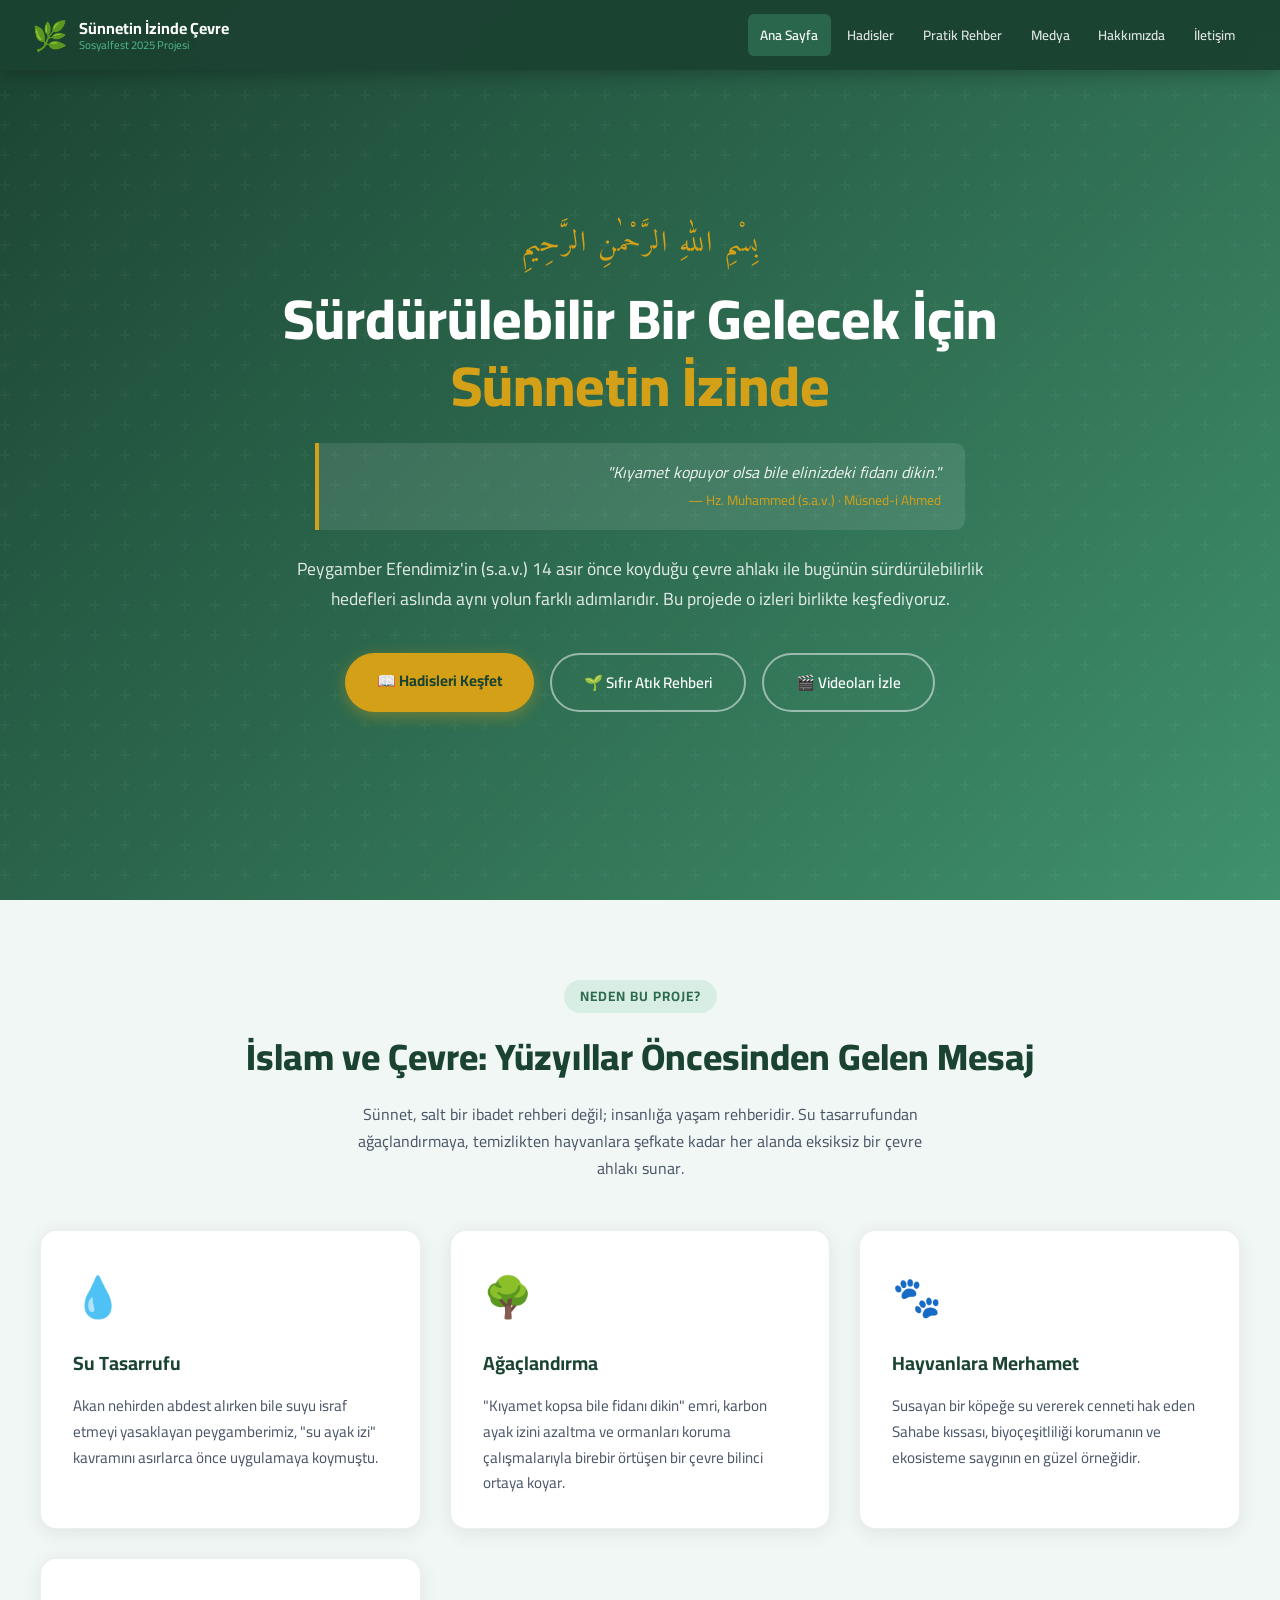
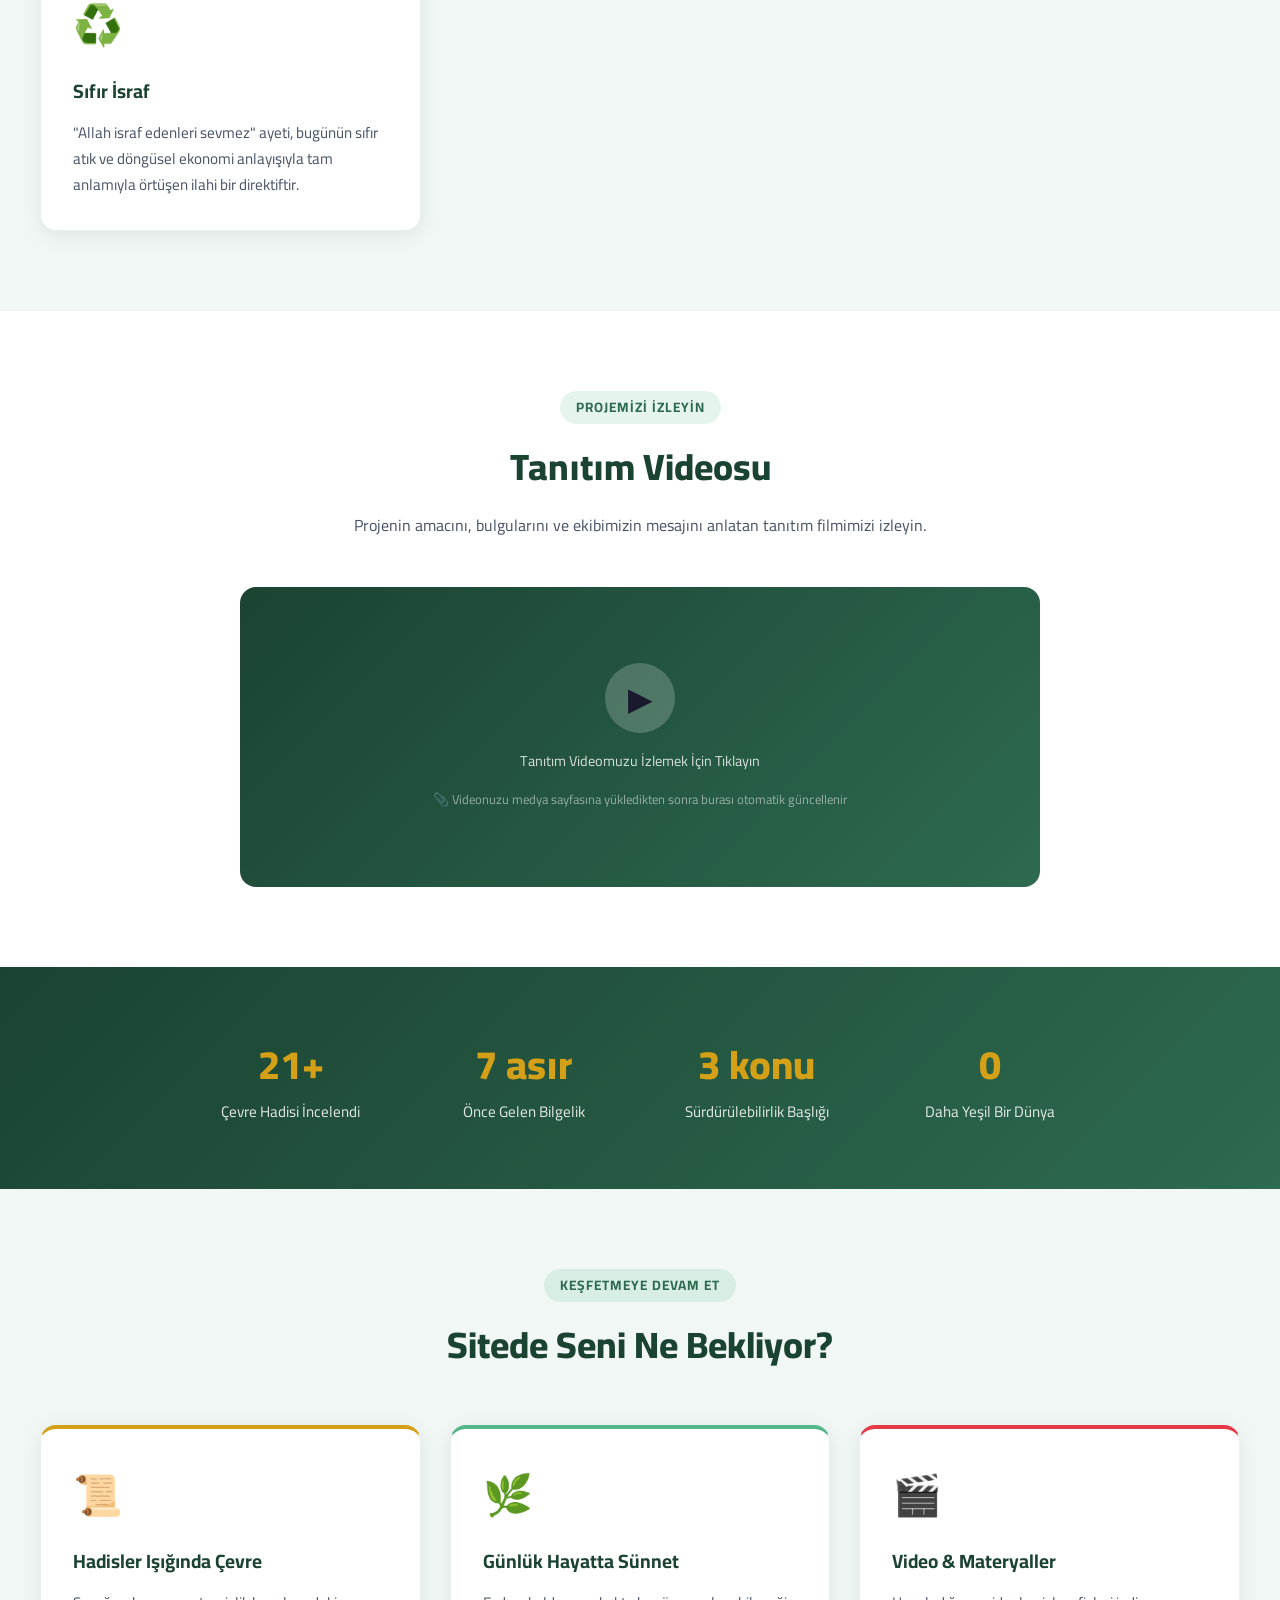
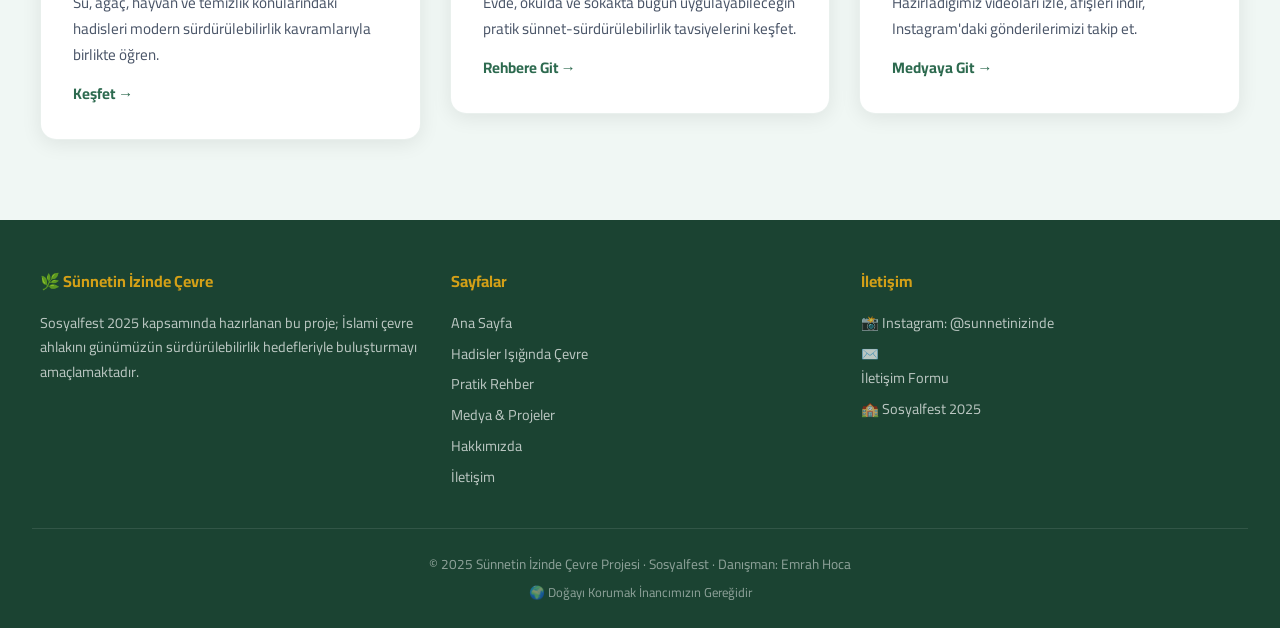
==== index.html @ d18773fd "İlk yayın: sunnetdoga.com.tr" ====
<!DOCTYPE html>
<html lang="tr">
<head>
  <meta charset="UTF-8">
  <meta name="viewport" content="width=device-width, initial-scale=1.0">
  <title>Sünnetin İzinde Çevre | Doğayı Korumak İnancımızın Gereğidir</title>
  <meta name="description" content="Peygamber Efendimiz'in çevre ahlakını günümüzün sürdürülebilirlik kavramıyla buluşturan proje.">
  <link rel="stylesheet" href="style.css">
  <link rel="icon" type="image/svg+xml" href="data:image/svg+xml,<svg xmlns='http://www.w3.org/2000/svg' viewBox='0 0 100 100'><text y='.9em' font-size='90'>🌿</text></svg>">
</head>
<body>

<!-- NAVİGASYON -->
<nav>
  <a href="index.html" class="nav-logo">
    <span class="logo-icon">🌿</span>
    <span>Sünnetin İzinde Çevre<small>Sosyalfest 2025 Projesi</small></span>
  </a>
  <ul class="nav-links" id="navLinks">
    <li><a href="index.html">Ana Sayfa</a></li>
    <li><a href="hadisler.html">Hadisler</a></li>
    <li><a href="pratik-rehber.html">Pratik Rehber</a></li>
    <li><a href="medya.html">Medya</a></li>
    <li><a href="hakkimizda.html">Hakkımızda</a></li>
    <li><a href="iletisim.html">İletişim</a></li>
  </ul>
  <div class="hamburger" id="hamburger">
    <span></span><span></span><span></span>
  </div>
</nav>

<!-- HERO -->
<section class="hero">
  <div class="hero-icerik">
    <div class="hero-besmele">بِسْمِ اللّٰهِ الرَّحْمٰنِ الرَّحِيمِ</div>
    <h1>Sürdürülebilir Bir Gelecek İçin<br><span>Sünnetin İzinde</span></h1>

    <div class="hero-alinti">
      <p>"Kıyamet kopuyor olsa bile elinizdeki fidanı dikin."</p>
      <small>— Hz. Muhammed (s.a.v.) · Müsned-i Ahmed</small>
    </div>

    <p class="hero-aciklama">
      Peygamber Efendimiz'in (s.a.v.) 14 asır önce koyduğu çevre ahlakı ile bugünün sürdürülebilirlik hedefleri aslında aynı yolun farklı adımlarıdır. Bu projede o izleri birlikte keşfediyoruz.
    </p>

    <div class="hero-butonlar">
      <a href="hadisler.html" class="btn-birincil">📖 Hadisleri Keşfet</a>
      <a href="pratik-rehber.html" class="btn-ikincil">🌱 Sıfır Atık Rehberi</a>
      <a href="medya.html" class="btn-ikincil">🎬 Videoları İzle</a>
    </div>
  </div>
</section>

<!-- PROJE ÖZETİ -->
<section class="arka-acik">
  <div class="konteyner">
    <div class="bolum-baslik">
      <span class="etiket">Neden Bu Proje?</span>
      <h2>İslam ve Çevre: Yüzyıllar Öncesinden Gelen Mesaj</h2>
      <p>Sünnet, salt bir ibadet rehberi değil; insanlığa yaşam rehberidir. Su tasarrufundan ağaçlandırmaya, temizlikten hayvanlara şefkate kadar her alanda eksiksiz bir çevre ahlakı sunar.</p>
    </div>

    <div class="kart-grid">
      <div class="kart">
        <span class="kart-ikon">💧</span>
        <h3>Su Tasarrufu</h3>
        <p>Akan nehirden abdest alırken bile suyu israf etmeyi yasaklayan peygamberimiz, "su ayak izi" kavramını asırlarca önce uygulamaya koymuştu.</p>
      </div>
      <div class="kart">
        <span class="kart-ikon">🌳</span>
        <h3>Ağaçlandırma</h3>
        <p>"Kıyamet kopsa bile fidanı dikin" emri, karbon ayak izini azaltma ve ormanları koruma çalışmalarıyla birebir örtüşen bir çevre bilinci ortaya koyar.</p>
      </div>
      <div class="kart">
        <span class="kart-ikon">🐾</span>
        <h3>Hayvanlara Merhamet</h3>
        <p>Susayan bir köpeğe su vererek cenneti hak eden Sahabe kıssası, biyoçeşitliliği korumanın ve ekosisteme saygının en güzel örneğidir.</p>
      </div>
      <div class="kart">
        <span class="kart-ikon">♻️</span>
        <h3>Sıfır İsraf</h3>
        <p>"Allah israf edenleri sevmez" ayeti, bugünün sıfır atık ve döngüsel ekonomi anlayışıyla tam anlamıyla örtüşen ilahi bir direktiftir.</p>
      </div>
    </div>
  </div>
</section>

<!-- TANITIM VİDEOSU -->
<section class="arka-beyaz">
  <div class="konteyner">
    <div class="bolum-baslik">
      <span class="etiket">Projemizi İzleyin</span>
      <h2>Tanıtım Videosu</h2>
      <p>Projenin amacını, bulgularını ve ekibimizin mesajını anlatan tanıtım filmimizi izleyin.</p>
    </div>

    <div style="max-width: 800px; margin: 0 auto;">
      <div class="video-placeholder" onclick="this.innerHTML='<p style=\'color:rgba(255,255,255,0.7)\'>Video yükleniyor... YouTube linkinizi medya sayfasına ekleyebilirsiniz.</p>'">
        <div class="oynat">▶</div>
        <p>Tanıtım Videomuzu İzlemek İçin Tıklayın</p>
        <small style="color:rgba(255,255,255,0.5); font-size:0.8rem;">📎 Videonuzu medya sayfasına yükledikten sonra burası otomatik güncellenir</small>
      </div>
    </div>
  </div>
</section>

<!-- İSTATİSTİKLER -->
<div class="istatistik-bolumu">
  <div class="istatistik-grid">
    <div class="istatistik-item">
      <h3><span class="sayac" data-hedef="40" data-suffix="+">0</span></h3>
      <p>Çevre Hadisi İncelendi</p>
    </div>
    <div class="istatistik-item">
      <h3><span class="sayac" data-hedef="14" data-suffix=" asır">0</span></h3>
      <p>Önce Gelen Bilgelik</p>
    </div>
    <div class="istatistik-item">
      <h3><span class="sayac" data-hedef="6" data-suffix=" konu">0</span></h3>
      <p>Sürdürülebilirlik Başlığı</p>
    </div>
    <div class="istatistik-item">
      <h3><span class="sayac" data-hedef="1" data-suffix=" hedef">0</span></h3>
      <p>Daha Yeşil Bir Dünya</p>
    </div>
  </div>
</div>

<!-- HIZLI YÖNLENDIRME -->
<section class="arka-acik">
  <div class="konteyner">
    <div class="bolum-baslik">
      <span class="etiket">Keşfetmeye Devam Et</span>
      <h2>Sitede Seni Ne Bekliyor?</h2>
    </div>

    <div class="kart-grid">
      <a href="hadisler.html" style="text-decoration:none;">
        <div class="kart" style="border-top: 4px solid var(--altin); cursor:pointer;">
          <span class="kart-ikon">📜</span>
          <h3>Hadisler Işığında Çevre</h3>
          <p>Su, ağaç, hayvan ve temizlik konularındaki hadisleri modern sürdürülebilirlik kavramlarıyla birlikte öğren.</p>
          <p style="color:var(--yesil); font-weight:700; margin-top:0.8rem;">Keşfet →</p>
        </div>
      </a>
      <a href="pratik-rehber.html" style="text-decoration:none;">
        <div class="kart" style="border-top: 4px solid var(--acik-yesil); cursor:pointer;">
          <span class="kart-ikon">🌿</span>
          <h3>Günlük Hayatta Sünnet</h3>
          <p>Evde, okulda ve sokakta bugün uygulayabileceğin pratik sünnet-sürdürülebilirlik tavsiyelerini keşfet.</p>
          <p style="color:var(--yesil); font-weight:700; margin-top:0.8rem;">Rehbere Git →</p>
        </div>
      </a>
      <a href="medya.html" style="text-decoration:none;">
        <div class="kart" style="border-top: 4px solid #e63946; cursor:pointer;">
          <span class="kart-ikon">🎬</span>
          <h3>Video & Materyaller</h3>
          <p>Hazırladığımız videoları izle, afişleri indir, Instagram'daki gönderilerimizi takip et.</p>
          <p style="color:var(--yesil); font-weight:700; margin-top:0.8rem;">Medyaya Git →</p>
        </div>
      </a>
    </div>
  </div>
</section>

<!-- FOOTER -->
<footer>
  <div class="footer-icerik">
    <div class="footer-bolum">
      <h4>🌿 Sünnetin İzinde Çevre</h4>
      <p>Sosyalfest 2025 kapsamında hazırlanan bu proje; İslami çevre ahlakını günümüzün sürdürülebilirlik hedefleriyle buluşturmayı amaçlamaktadır.</p>
    </div>
    <div class="footer-bolum">
      <h4>Sayfalar</h4>
      <a href="index.html">Ana Sayfa</a>
      <a href="hadisler.html">Hadisler Işığında Çevre</a>
      <a href="pratik-rehber.html">Pratik Rehber</a>
      <a href="medya.html">Medya & Projeler</a>
      <a href="hakkimizda.html">Hakkımızda</a>
      <a href="iletisim.html">İletişim</a>
    </div>
    <div class="footer-bolum">
      <h4>İletişim</h4>
      <p>📸 Instagram: @sunnetinizinde</p>
      <p>✉️ <a href="iletisim.html">İletişim Formu</a></p>
      <p>🏫 Sosyalfest 2025</p>
    </div>
  </div>
  <div class="footer-alt">
    <p>© 2025 Sünnetin İzinde Çevre Projesi · Sosyalfest · Danışman: Emrah Hoca</p>
    <p style="margin-top:0.4rem; font-size:0.8rem;">🌍 Doğayı Korumak İnancımızın Gereğidir</p>
  </div>
</footer>

<script src="script.js"></script>
</body>
</html>
---- style.css ----
/* ===== GENEL AYARLAR ===== */
@import url('https://fonts.googleapis.com/css2?family=Amiri:ital,wght@0,400;0,700;1,400&family=Cairo:wght@300;400;600;700;800&display=swap');

:root {
  --yesil: #2d6a4f;
  --acik-yesil: #52b788;
  --koyu-yesil: #1b4332;
  --altin: #d4a017;
  --krem: #fefae0;
  --beyaz: #ffffff;
  --koyu-metin: #1a1a2e;
  --gri-metin: #4a5568;
  --arka-acik: #f0f7f4;
}

* {
  margin: 0;
  padding: 0;
  box-sizing: border-box;
}

html {
  scroll-behavior: smooth;
}

body {
  font-family: 'Cairo', sans-serif;
  color: var(--koyu-metin);
  background: var(--beyaz);
  line-height: 1.7;
}

/* ===== NAVİGASYON ===== */
nav {
  position: fixed;
  top: 0;
  left: 0;
  right: 0;
  z-index: 1000;
  background: rgba(27, 67, 50, 0.97);
  backdrop-filter: blur(10px);
  padding: 0 2rem;
  display: flex;
  align-items: center;
  justify-content: space-between;
  height: 70px;
  box-shadow: 0 2px 20px rgba(0,0,0,0.3);
}

.nav-logo {
  display: flex;
  align-items: center;
  gap: 0.7rem;
  text-decoration: none;
}

.nav-logo .logo-icon {
  font-size: 1.8rem;
}

.nav-logo span {
  color: var(--beyaz);
  font-size: 1rem;
  font-weight: 700;
  line-height: 1.2;
}

.nav-logo span small {
  display: block;
  font-size: 0.7rem;
  color: var(--acik-yesil);
  font-weight: 400;
}

.nav-links {
  display: flex;
  list-style: none;
  gap: 0.2rem;
}

.nav-links a {
  color: rgba(255,255,255,0.85);
  text-decoration: none;
  padding: 0.5rem 0.8rem;
  border-radius: 6px;
  font-size: 0.85rem;
  font-weight: 600;
  transition: all 0.3s;
  white-space: nowrap;
}

.nav-links a:hover,
.nav-links a.aktif {
  color: var(--beyaz);
  background: rgba(82, 183, 136, 0.3);
}

.hamburger {
  display: none;
  flex-direction: column;
  cursor: pointer;
  gap: 5px;
}

.hamburger span {
  width: 25px;
  height: 2px;
  background: var(--beyaz);
  transition: 0.3s;
}

/* ===== HERO BÖLÜMÜ ===== */
.hero {
  min-height: 100vh;
  background: linear-gradient(135deg, var(--koyu-yesil) 0%, var(--yesil) 50%, #40916c 100%);
  display: flex;
  align-items: center;
  justify-content: center;
  text-align: center;
  padding: 6rem 2rem 4rem;
  position: relative;
  overflow: hidden;
}

.hero::before {
  content: '';
  position: absolute;
  top: 0; left: 0; right: 0; bottom: 0;
  background: url("data:image/svg+xml,%3Csvg width='60' height='60' viewBox='0 0 60 60' xmlns='http://www.w3.org/2000/svg'%3E%3Cg fill='none' fill-rule='evenodd'%3E%3Cg fill='%23ffffff' fill-opacity='0.03'%3E%3Cpath d='M36 34v-4h-2v4h-4v2h4v4h2v-4h4v-2h-4zm0-30V0h-2v4h-4v2h4v4h2V6h4V4h-4zM6 34v-4H4v4H0v2h4v4h2v-4h4v-2H6zM6 4V0H4v4H0v2h4v4h2V6h4V4H6z'/%3E%3C/g%3E%3C/g%3E%3C/svg%3E");
}

.hero-icerik {
  position: relative;
  z-index: 1;
  max-width: 900px;
}

.hero-besmele {
  font-family: 'Amiri', serif;
  font-size: 1.8rem;
  color: var(--altin);
  margin-bottom: 1rem;
  letter-spacing: 2px;
}

.hero h1 {
  font-size: clamp(2rem, 5vw, 3.5rem);
  color: var(--beyaz);
  font-weight: 800;
  line-height: 1.2;
  margin-bottom: 1rem;
}

.hero h1 span {
  color: var(--altin);
}

.hero-alinti {
  background: rgba(255,255,255,0.1);
  border-left: 4px solid var(--altin);
  padding: 1rem 1.5rem;
  border-radius: 0 10px 10px 0;
  margin: 1.5rem auto;
  max-width: 650px;
  text-align: right;
}

.hero-alinti p {
  color: rgba(255,255,255,0.9);
  font-size: 1rem;
  font-style: italic;
}

.hero-alinti small {
  color: var(--altin);
  font-size: 0.85rem;
}

.hero-aciklama {
  color: rgba(255,255,255,0.85);
  font-size: 1.1rem;
  margin-bottom: 2.5rem;
  max-width: 700px;
  margin-left: auto;
  margin-right: auto;
}

.hero-butonlar {
  display: flex;
  gap: 1rem;
  justify-content: center;
  flex-wrap: wrap;
}

.btn-birincil {
  background: var(--altin);
  color: var(--koyu-yesil);
  padding: 0.9rem 2rem;
  border-radius: 50px;
  text-decoration: none;
  font-weight: 700;
  font-size: 0.95rem;
  transition: all 0.3s;
  box-shadow: 0 4px 15px rgba(212, 160, 23, 0.4);
}

.btn-birincil:hover {
  transform: translateY(-3px);
  box-shadow: 0 8px 25px rgba(212, 160, 23, 0.5);
  background: #e8b420;
}

.btn-ikincil {
  background: transparent;
  color: var(--beyaz);
  padding: 0.9rem 2rem;
  border-radius: 50px;
  text-decoration: none;
  font-weight: 600;
  font-size: 0.95rem;
  border: 2px solid rgba(255,255,255,0.5);
  transition: all 0.3s;
}

.btn-ikincil:hover {
  background: rgba(255,255,255,0.15);
  border-color: var(--beyaz);
  transform: translateY(-3px);
}

/* ===== SAYFA BAŞLIKLARI ===== */
.sayfa-baslik {
  background: linear-gradient(135deg, var(--koyu-yesil) 0%, var(--yesil) 100%);
  padding: 7rem 2rem 3rem;
  text-align: center;
}

.sayfa-baslik h1 {
  color: var(--beyaz);
  font-size: clamp(1.8rem, 4vw, 2.8rem);
  font-weight: 800;
}

.sayfa-baslik p {
  color: rgba(255,255,255,0.8);
  font-size: 1.05rem;
  max-width: 600px;
  margin: 0.5rem auto 0;
}

/* ===== SECTION GENEL ===== */
section {
  padding: 5rem 2rem;
}

.konteyner {
  max-width: 1200px;
  margin: 0 auto;
}

.bolum-baslik {
  text-align: center;
  margin-bottom: 3rem;
}

.bolum-baslik .etiket {
  display: inline-block;
  background: rgba(82, 183, 136, 0.15);
  color: var(--yesil);
  padding: 0.3rem 1rem;
  border-radius: 50px;
  font-size: 0.85rem;
  font-weight: 700;
  letter-spacing: 1px;
  text-transform: uppercase;
  margin-bottom: 0.8rem;
}

.bolum-baslik h2 {
  font-size: clamp(1.6rem, 3.5vw, 2.3rem);
  color: var(--koyu-yesil);
  font-weight: 800;
  margin-bottom: 0.8rem;
}

.bolum-baslik p {
  color: var(--gri-metin);
  font-size: 1rem;
  max-width: 600px;
  margin: 0 auto;
}

/* ===== KART SİSTEMİ ===== */
.kart-grid {
  display: grid;
  grid-template-columns: repeat(auto-fit, minmax(280px, 1fr));
  gap: 1.8rem;
}

.kart {
  background: var(--beyaz);
  border-radius: 16px;
  padding: 2rem;
  box-shadow: 0 4px 20px rgba(0,0,0,0.08);
  border: 1px solid rgba(45, 106, 79, 0.1);
  transition: all 0.3s;
}

.kart:hover {
  transform: translateY(-5px);
  box-shadow: 0 12px 35px rgba(45, 106, 79, 0.15);
  border-color: var(--acik-yesil);
}

.kart-ikon {
  font-size: 2.5rem;
  margin-bottom: 1rem;
  display: block;
}

.kart h3 {
  font-size: 1.2rem;
  color: var(--koyu-yesil);
  font-weight: 700;
  margin-bottom: 0.8rem;
}

.kart p {
  color: var(--gri-metin);
  font-size: 0.95rem;
  line-height: 1.7;
}

/* ===== HADİS KARTLARI ===== */
.hadis-kart {
  background: linear-gradient(135deg, var(--koyu-yesil), var(--yesil));
  color: var(--beyaz);
  border-radius: 16px;
  padding: 2rem;
  margin-bottom: 2rem;
  position: relative;
  overflow: hidden;
}

.hadis-kart::before {
  content: '"';
  position: absolute;
  top: -20px;
  right: 20px;
  font-size: 10rem;
  color: rgba(255,255,255,0.05);
  font-family: 'Amiri', serif;
  line-height: 1;
}

.hadis-metin {
  font-family: 'Amiri', serif;
  font-size: 1.3rem;
  text-align: right;
  line-height: 1.8;
  margin-bottom: 0.5rem;
  color: var(--altin);
}

.hadis-kaynak {
  font-size: 0.8rem;
  color: rgba(255,255,255,0.7);
  text-align: right;
  margin-bottom: 1.2rem;
  border-bottom: 1px solid rgba(255,255,255,0.2);
  padding-bottom: 1rem;
}

.hadis-aciklama {
  font-size: 0.95rem;
  color: rgba(255,255,255,0.9);
  line-height: 1.8;
}

.hadis-baglanti {
  margin-top: 1rem;
  padding-top: 1rem;
  border-top: 1px solid rgba(255,255,255,0.2);
}

.hadis-baglanti h4 {
  color: var(--altin);
  font-size: 0.9rem;
  margin-bottom: 0.5rem;
}

.hadis-baglanti ul {
  list-style: none;
  padding: 0;
}

.hadis-baglanti ul li::before {
  content: '🌿 ';
}

.hadis-baglanti ul li {
  font-size: 0.88rem;
  color: rgba(255,255,255,0.85);
  margin-bottom: 0.3rem;
}

/* ===== İSTATİSTİK BÖLÜMÜ ===== */
.istatistik-bolumu {
  background: linear-gradient(135deg, var(--koyu-yesil), var(--yesil));
  padding: 4rem 2rem;
  text-align: center;
}

.istatistik-grid {
  display: grid;
  grid-template-columns: repeat(auto-fit, minmax(200px, 1fr));
  gap: 2rem;
  max-width: 900px;
  margin: 0 auto;
}

.istatistik-item h3 {
  font-size: 2.5rem;
  color: var(--altin);
  font-weight: 800;
}

.istatistik-item p {
  color: rgba(255,255,255,0.85);
  font-size: 0.95rem;
}

/* ===== GÖREV KARTLARI ===== */
.gorev-kart {
  background: var(--beyaz);
  border-radius: 16px;
  padding: 1.8rem;
  border-left: 5px solid var(--altin);
  box-shadow: 0 4px 20px rgba(0,0,0,0.07);
  transition: all 0.3s;
  cursor: pointer;
}

.gorev-kart:hover {
  transform: translateX(5px);
  box-shadow: 0 8px 30px rgba(0,0,0,0.12);
}

.gorev-kart .hafta {
  font-size: 0.8rem;
  font-weight: 700;
  color: var(--altin);
  text-transform: uppercase;
  letter-spacing: 1px;
  margin-bottom: 0.5rem;
}

.gorev-kart h3 {
  font-size: 1.1rem;
  color: var(--koyu-yesil);
  margin-bottom: 0.5rem;
}

.gorev-kart p {
  font-size: 0.9rem;
  color: var(--gri-metin);
}

.gorev-kart .badge {
  display: inline-block;
  background: rgba(45, 106, 79, 0.1);
  color: var(--yesil);
  padding: 0.2rem 0.7rem;
  border-radius: 50px;
  font-size: 0.75rem;
  font-weight: 700;
  margin-top: 0.8rem;
}

/* ===== EKİP KARTLARI ===== */
.ekip-grid {
  display: grid;
  grid-template-columns: repeat(auto-fit, minmax(220px, 1fr));
  gap: 2rem;
}

.ekip-kart {
  background: var(--beyaz);
  border-radius: 20px;
  padding: 2rem;
  text-align: center;
  box-shadow: 0 4px 20px rgba(0,0,0,0.08);
  border: 2px solid transparent;
  transition: all 0.3s;
}

.ekip-kart:hover {
  border-color: var(--acik-yesil);
  transform: translateY(-5px);
}

.ekip-avatar {
  width: 90px;
  height: 90px;
  border-radius: 50%;
  background: linear-gradient(135deg, var(--yesil), var(--acik-yesil));
  margin: 0 auto 1rem;
  display: flex;
  align-items: center;
  justify-content: center;
  font-size: 2.2rem;
}

.ekip-kart h3 {
  font-size: 1.1rem;
  color: var(--koyu-yesil);
  font-weight: 700;
}

.ekip-kart .rol {
  color: var(--altin);
  font-size: 0.85rem;
  font-weight: 600;
  margin: 0.3rem 0;
}

.ekip-kart p {
  font-size: 0.85rem;
  color: var(--gri-metin);
  margin-top: 0.5rem;
}

/* ===== İLETİŞİM FORMU ===== */
.form-alani {
  background: var(--beyaz);
  border-radius: 20px;
  padding: 3rem;
  box-shadow: 0 10px 40px rgba(0,0,0,0.1);
  max-width: 650px;
  margin: 0 auto;
}

.form-grup {
  margin-bottom: 1.5rem;
}

.form-grup label {
  display: block;
  font-weight: 600;
  color: var(--koyu-yesil);
  margin-bottom: 0.5rem;
  font-size: 0.9rem;
}

.form-grup input,
.form-grup textarea,
.form-grup select {
  width: 100%;
  padding: 0.9rem 1.2rem;
  border: 2px solid #e2e8f0;
  border-radius: 10px;
  font-size: 0.95rem;
  font-family: 'Cairo', sans-serif;
  transition: border-color 0.3s;
  background: var(--arka-acik);
  color: var(--koyu-metin);
}

.form-grup input:focus,
.form-grup textarea:focus,
.form-grup select:focus {
  outline: none;
  border-color: var(--acik-yesil);
  background: var(--beyaz);
}

.form-grup textarea {
  resize: vertical;
  min-height: 130px;
}

.form-gonder-btn {
  width: 100%;
  background: linear-gradient(135deg, var(--yesil), var(--acik-yesil));
  color: var(--beyaz);
  padding: 1rem;
  border: none;
  border-radius: 50px;
  font-size: 1rem;
  font-weight: 700;
  font-family: 'Cairo', sans-serif;
  cursor: pointer;
  transition: all 0.3s;
}

.form-gonder-btn:hover {
  transform: translateY(-2px);
  box-shadow: 0 8px 25px rgba(45, 106, 79, 0.4);
}

/* ===== VİDEO ALANI ===== */
.video-wrapper {
  position: relative;
  padding-bottom: 56.25%;
  height: 0;
  border-radius: 16px;
  overflow: hidden;
  box-shadow: 0 10px 40px rgba(0,0,0,0.2);
}

.video-wrapper iframe {
  position: absolute;
  top: 0;
  left: 0;
  width: 100%;
  height: 100%;
}

.video-placeholder {
  background: linear-gradient(135deg, var(--koyu-yesil), var(--yesil));
  display: flex;
  align-items: center;
  justify-content: center;
  flex-direction: column;
  gap: 1rem;
  cursor: pointer;
  min-height: 300px;
  border-radius: 16px;
}

.video-placeholder .oynat {
  width: 70px;
  height: 70px;
  background: rgba(255,255,255,0.2);
  border-radius: 50%;
  display: flex;
  align-items: center;
  justify-content: center;
  font-size: 2rem;
  transition: all 0.3s;
}

.video-placeholder:hover .oynat {
  background: var(--altin);
  transform: scale(1.1);
}

.video-placeholder p {
  color: rgba(255,255,255,0.8);
  font-size: 0.9rem;
}

/* ===== ALINTI KUTUSU ===== */
.alinti-kutu {
  background: var(--arka-acik);
  border-left: 4px solid var(--altin);
  padding: 1.5rem 2rem;
  border-radius: 0 12px 12px 0;
  margin: 1.5rem 0;
}

.alinti-kutu .arapca {
  font-family: 'Amiri', serif;
  font-size: 1.5rem;
  color: var(--yesil);
  text-align: right;
  margin-bottom: 0.5rem;
  line-height: 2;
}

.alinti-kutu .turkce {
  font-style: italic;
  color: var(--gri-metin);
}

.alinti-kutu .kaynak {
  font-size: 0.8rem;
  color: var(--altin);
  font-weight: 700;
  margin-top: 0.5rem;
}

/* ===== SOSYAL MEDYA ===== */
.sosyal-medya {
  display: flex;
  gap: 1rem;
  justify-content: center;
  flex-wrap: wrap;
  margin-top: 2rem;
}

.sosyal-btn {
  display: flex;
  align-items: center;
  gap: 0.5rem;
  padding: 0.7rem 1.5rem;
  border-radius: 50px;
  text-decoration: none;
  font-weight: 600;
  font-size: 0.9rem;
  transition: all 0.3s;
}

.sosyal-btn.instagram {
  background: linear-gradient(135deg, #833ab4, #fd1d1d, #fcb045);
  color: var(--beyaz);
}

.sosyal-btn.youtube {
  background: #ff0000;
  color: var(--beyaz);
}

.sosyal-btn.twitter {
  background: #1da1f2;
  color: var(--beyaz);
}

.sosyal-btn:hover {
  transform: translateY(-3px);
  box-shadow: 0 6px 20px rgba(0,0,0,0.2);
}

/* ===== FOOTER ===== */
footer {
  background: var(--koyu-yesil);
  color: rgba(255,255,255,0.8);
  padding: 3rem 2rem 1.5rem;
}

.footer-icerik {
  max-width: 1200px;
  margin: 0 auto;
  display: grid;
  grid-template-columns: repeat(auto-fit, minmax(220px, 1fr));
  gap: 2rem;
  margin-bottom: 2rem;
}

.footer-bolum h4 {
  color: var(--altin);
  font-size: 1rem;
  font-weight: 700;
  margin-bottom: 1rem;
}

.footer-bolum p,
.footer-bolum a {
  font-size: 0.9rem;
  color: rgba(255,255,255,0.7);
  text-decoration: none;
  display: block;
  margin-bottom: 0.4rem;
  transition: color 0.2s;
}

.footer-bolum a:hover {
  color: var(--acik-yesil);
}

.footer-alt {
  border-top: 1px solid rgba(255,255,255,0.1);
  padding-top: 1.5rem;
  text-align: center;
  font-size: 0.85rem;
  color: rgba(255,255,255,0.5);
}

/* ===== AÇIK YEŞİL ARKA PLAN ===== */
.arka-acik {
  background: var(--arka-acik);
}

.arka-beyaz {
  background: var(--beyaz);
}

/* ===== RESPONSİF ===== */
@media (max-width: 768px) {
  .nav-links {
    display: none;
    position: absolute;
    top: 70px;
    left: 0;
    right: 0;
    background: var(--koyu-yesil);
    flex-direction: column;
    padding: 1rem;
    gap: 0;
  }

  .nav-links.acik {
    display: flex;
  }

  .nav-links a {
    padding: 0.8rem 1rem;
    border-radius: 8px;
  }

  .hamburger {
    display: flex;
  }

  section {
    padding: 3rem 1.2rem;
  }

  .hero {
    padding: 5rem 1.2rem 3rem;
  }

  .hero-butonlar {
    flex-direction: column;
    align-items: center;
  }

  .form-alani {
    padding: 2rem 1.2rem;
  }
}

/* ===== ANİMASYONLAR ===== */
@keyframes fade-up {
  from {
    opacity: 0;
    transform: translateY(30px);
  }
  to {
    opacity: 1;
    transform: translateY(0);
  }
}

.fade-up {
  animation: fade-up 0.6s ease forwards;
}

.gecikme-1 { animation-delay: 0.1s; }
.gecikme-2 { animation-delay: 0.2s; }
.gecikme-3 { animation-delay: 0.3s; }
.gecikme-4 { animation-delay: 0.4s; }

/* ===== PROGRESS BAR ===== */
.ilerleme-cubugu {
  position: fixed;
  top: 0;
  left: 0;
  height: 3px;
  background: var(--altin);
  z-index: 9999;
  transition: width 0.1s;
}

/* ===== MESAJ KUTUSU ===== */
.mesaj-kutu {
  display: none;
  background: #d4edda;
  color: #155724;
  border: 1px solid #c3e6cb;
  border-radius: 10px;
  padding: 1rem 1.5rem;
  margin-top: 1rem;
  font-weight: 600;
  text-align: center;
}

.mesaj-kutu.goster {
  display: block;
  animation: fade-up 0.3s ease;
}

/* ===== İNDİRME KARTLARI ===== */
.indirme-kart {
  display: flex;
  align-items: center;
  gap: 1.5rem;
  background: var(--beyaz);
  border-radius: 14px;
  padding: 1.5rem;
  box-shadow: 0 4px 20px rgba(0,0,0,0.07);
  transition: all 0.3s;
  border: 1px solid rgba(45,106,79,0.1);
}

.indirme-kart:hover {
  transform: translateY(-3px);
  box-shadow: 0 10px 30px rgba(45,106,79,0.15);
}

.indirme-kart .dosya-ikon {
  font-size: 2.5rem;
  min-width: 60px;
  text-align: center;
}

.indirme-kart .dosya-bilgi h3 {
  font-size: 1rem;
  color: var(--koyu-yesil);
  font-weight: 700;
}

.indirme-kart .dosya-bilgi p {
  font-size: 0.85rem;
  color: var(--gri-metin);
  margin-top: 0.2rem;
}

.indirme-kart .indir-btn {
  margin-left: auto;
  background: var(--yesil);
  color: var(--beyaz);
  padding: 0.6rem 1.2rem;
  border-radius: 50px;
  text-decoration: none;
  font-size: 0.85rem;
  font-weight: 700;
  white-space: nowrap;
  transition: all 0.3s;
}

.indirme-kart .indir-btn:hover {
  background: var(--koyu-yesil);
}
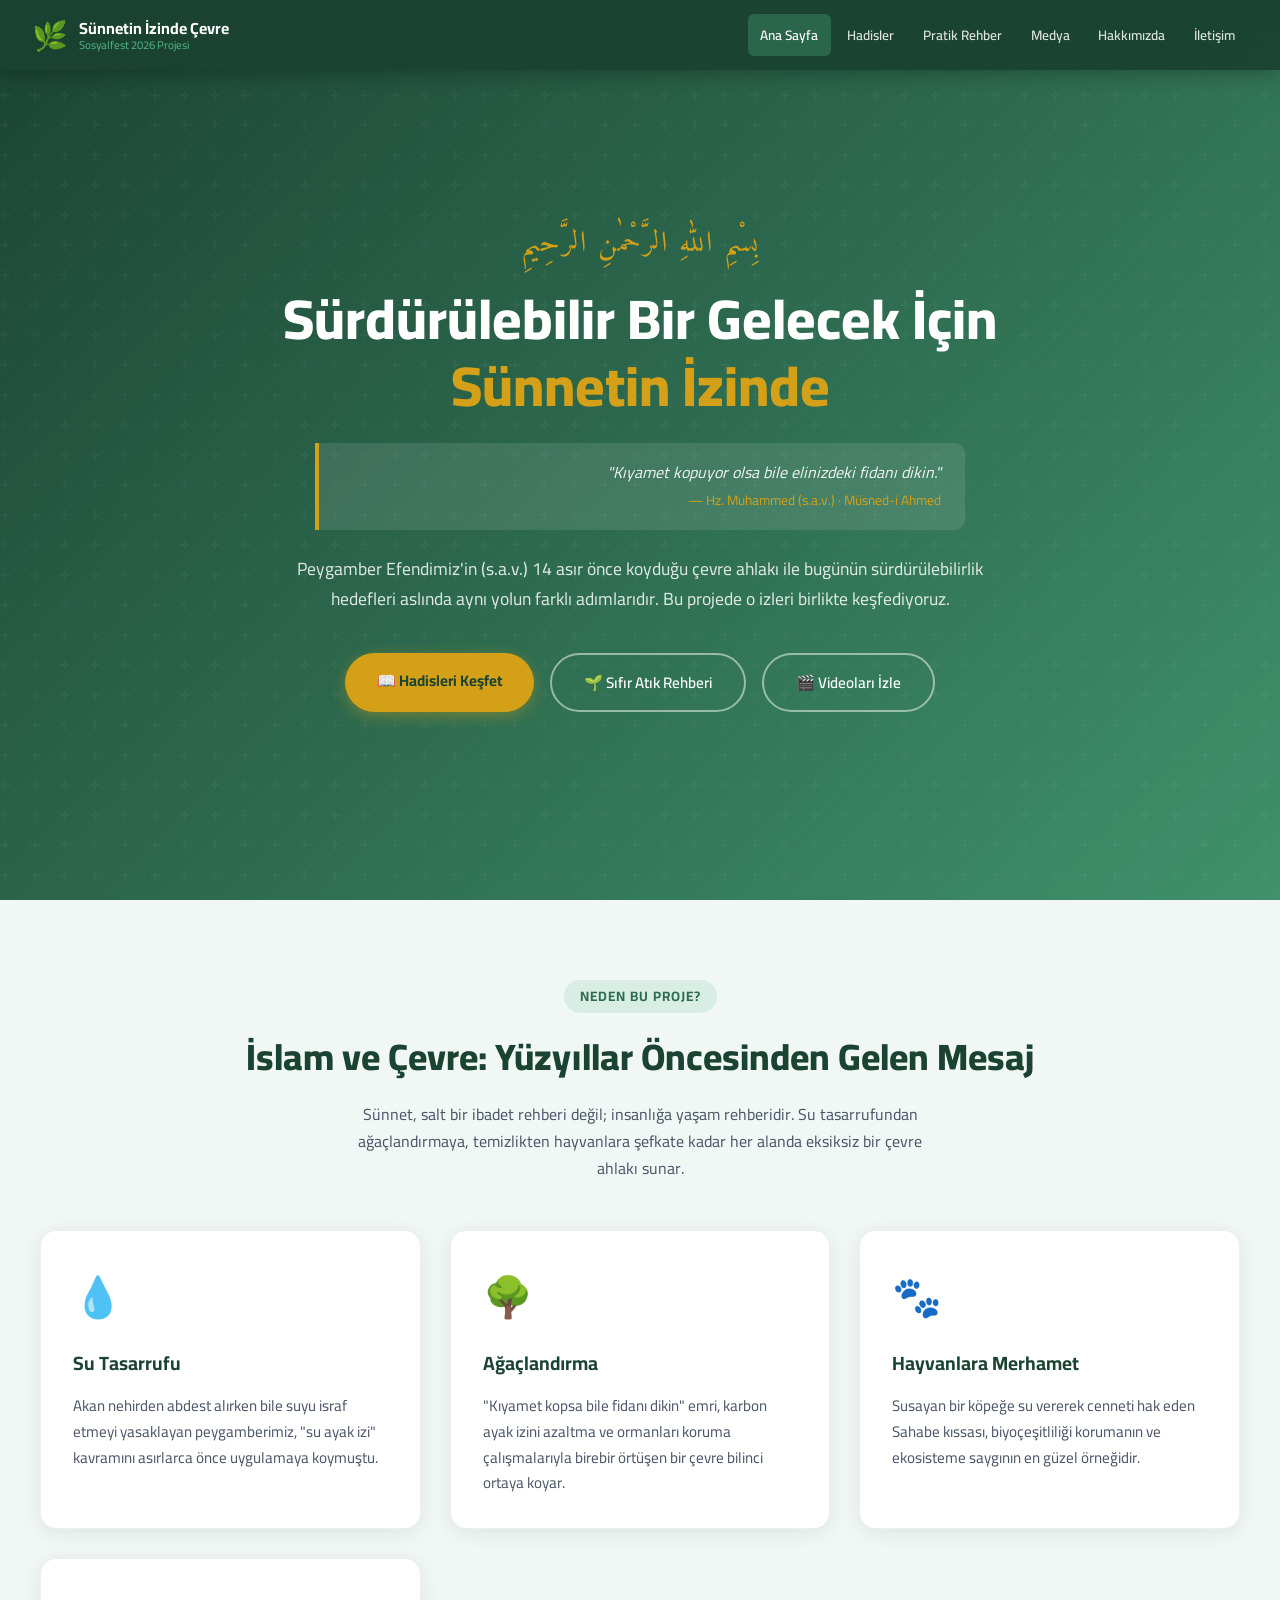
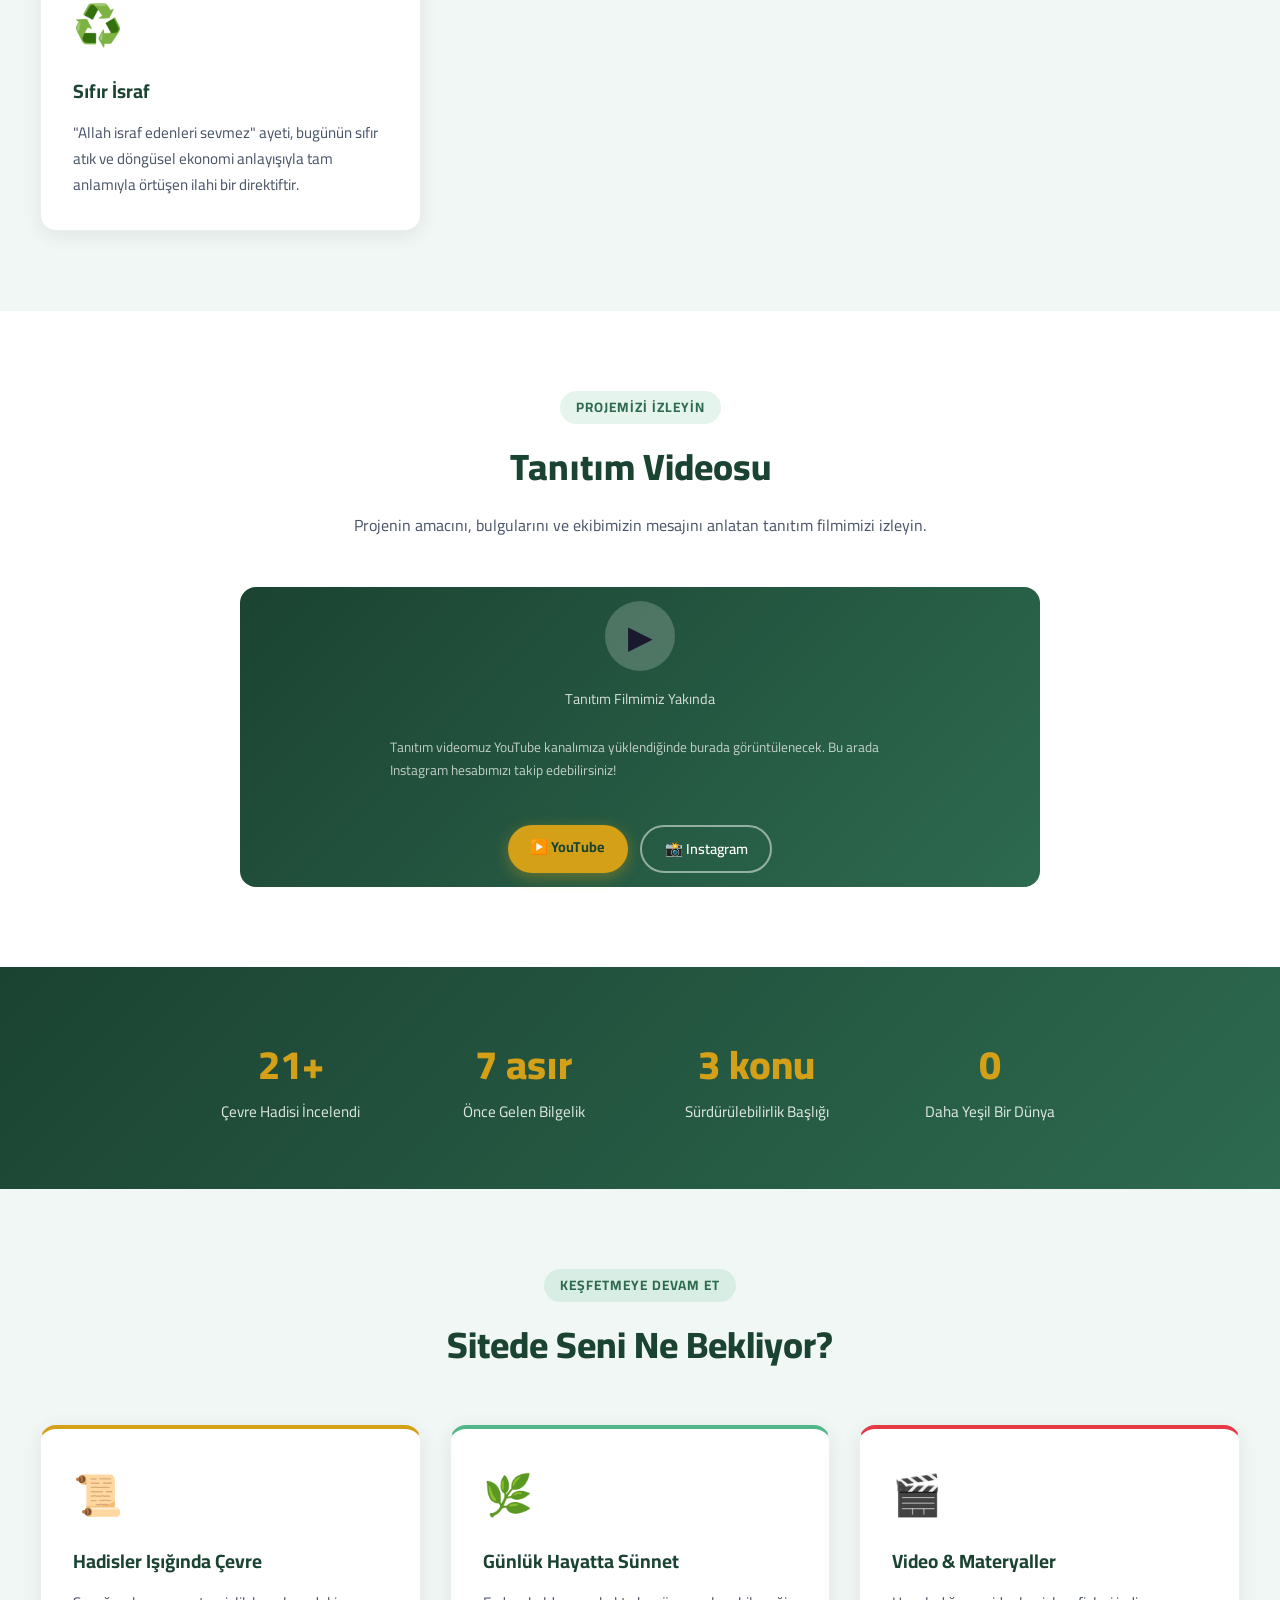
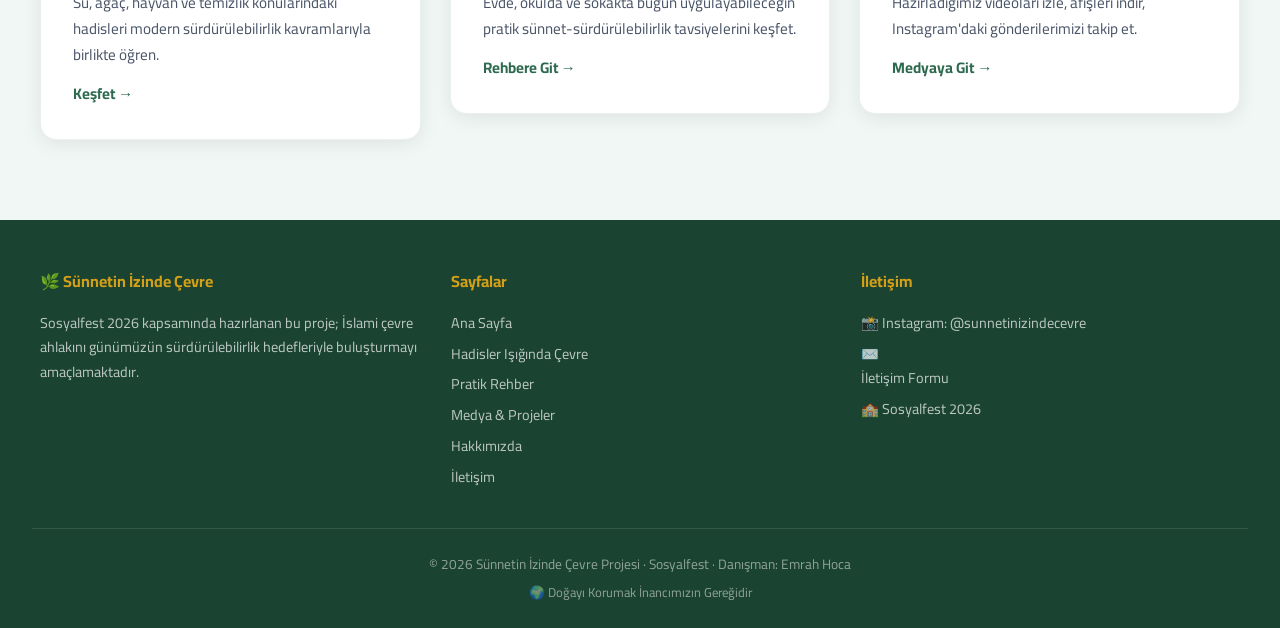
==== commit e38fde26: "Sosyalfest 2026 geri bildirim güncellemeleri - Tüm sayfalarda 2025 → 2026 - 5 yeni hadis + İsraf Yas" ====
--- a/index.html
+++ b/index.html
@@ -14,7 +14,7 @@
 <nav>
   <a href="index.html" class="nav-logo">
     <span class="logo-icon">🌿</span>
-    <span>Sünnetin İzinde Çevre<small>Sosyalfest 2025 Projesi</small></span>
+    <span>Sünnetin İzinde Çevre<small>Sosyalfest 2026 Projesi</small></span>
   </a>
   <ul class="nav-links" id="navLinks">
     <li><a href="index.html">Ana Sayfa</a></li>
@@ -96,10 +96,14 @@
     </div>
 
     <div style="max-width: 800px; margin: 0 auto;">
-      <div class="video-placeholder" onclick="this.innerHTML='<p style=\'color:rgba(255,255,255,0.7)\'>Video yükleniyor... YouTube linkinizi medya sayfasına ekleyebilirsiniz.</p>'">
+      <div class="video-placeholder">
         <div class="oynat">▶</div>
-        <p>Tanıtım Videomuzu İzlemek İçin Tıklayın</p>
-        <small style="color:rgba(255,255,255,0.5); font-size:0.8rem;">📎 Videonuzu medya sayfasına yükledikten sonra burası otomatik güncellenir</small>
+        <p>Tanıtım Filmimiz Yakında</p>
+        <small style="color:rgba(255,255,255,0.7); font-size:0.85rem; max-width:500px; margin:0.5rem auto;">Tanıtım videomuz YouTube kanalımıza yüklendiğinde burada görüntülenecek. Bu arada Instagram hesabımızı takip edebilirsiniz!</small>
+        <div style="margin-top:1.2rem; display:flex; gap:0.8rem; flex-wrap:wrap; justify-content:center;">
+          <a href="https://www.youtube.com/@sunnetinizindecevre" target="_blank" rel="noopener" class="btn-birincil" style="padding:0.6rem 1.4rem; font-size:0.9rem;">▶️ YouTube</a>
+          <a href="https://www.instagram.com/sunnetinizindecevre/" target="_blank" rel="noopener" class="btn-ikincil" style="padding:0.6rem 1.4rem; font-size:0.9rem;">📸 Instagram</a>
+        </div>
       </div>
     </div>
   </div>
@@ -169,7 +173,7 @@
   <div class="footer-icerik">
     <div class="footer-bolum">
       <h4>🌿 Sünnetin İzinde Çevre</h4>
-      <p>Sosyalfest 2025 kapsamında hazırlanan bu proje; İslami çevre ahlakını günümüzün sürdürülebilirlik hedefleriyle buluşturmayı amaçlamaktadır.</p>
+      <p>Sosyalfest 2026 kapsamında hazırlanan bu proje; İslami çevre ahlakını günümüzün sürdürülebilirlik hedefleriyle buluşturmayı amaçlamaktadır.</p>
     </div>
     <div class="footer-bolum">
       <h4>Sayfalar</h4>
@@ -182,13 +186,13 @@
     </div>
     <div class="footer-bolum">
       <h4>İletişim</h4>
-      <p>📸 Instagram: @sunnetinizinde</p>
+      <p>📸 Instagram: @sunnetinizindecevre</p>
       <p>✉️ <a href="iletisim.html">İletişim Formu</a></p>
-      <p>🏫 Sosyalfest 2025</p>
+      <p>🏫 Sosyalfest 2026</p>
     </div>
   </div>
   <div class="footer-alt">
-    <p>© 2025 Sünnetin İzinde Çevre Projesi · Sosyalfest · Danışman: Emrah Hoca</p>
+    <p>© 2026 Sünnetin İzinde Çevre Projesi · Sosyalfest · Danışman: Emrah Hoca</p>
     <p style="margin-top:0.4rem; font-size:0.8rem;">🌍 Doğayı Korumak İnancımızın Gereğidir</p>
   </div>
 </footer>
--- a/style.css
+++ b/style.css
@@ -922,3 +922,168 @@
 .indirme-kart .indir-btn:hover {
   background: var(--koyu-yesil);
 }
+
+/* ===== HADİS GÖREV KARTI ===== */
+.hadis-gorev {
+  margin-top: 2rem;
+  background: linear-gradient(135deg, rgba(82,183,136,0.12), rgba(212,160,23,0.08));
+  border: 2px dashed var(--acik-yesil);
+  border-radius: 16px;
+  padding: 1.8rem;
+  text-align: center;
+  transition: all 0.4s ease;
+}
+
+.hadis-gorev h4 {
+  color: var(--koyu-yesil);
+  font-size: 1.05rem;
+  margin-bottom: 0.6rem;
+}
+
+.hadis-gorev p {
+  color: var(--gri-metin);
+  font-size: 0.95rem;
+  margin-bottom: 1.2rem;
+  max-width: 600px;
+  margin-left: auto;
+  margin-right: auto;
+}
+
+.hadis-tamamla-btn {
+  background: var(--yesil);
+  color: var(--beyaz);
+  border: none;
+  padding: 0.8rem 1.8rem;
+  border-radius: 50px;
+  font-family: 'Cairo', sans-serif;
+  font-size: 0.95rem;
+  font-weight: 700;
+  cursor: pointer;
+  transition: all 0.3s;
+  box-shadow: 0 4px 14px rgba(45,106,79,0.3);
+}
+
+.hadis-tamamla-btn:hover {
+  background: var(--koyu-yesil);
+  transform: translateY(-2px);
+  box-shadow: 0 6px 18px rgba(45,106,79,0.4);
+}
+
+.hadis-gorev.tamamlandi {
+  background: linear-gradient(135deg, rgba(45,106,79,0.18), rgba(212,160,23,0.15));
+  border-style: solid;
+  border-color: var(--altin);
+}
+
+.hadis-gorev.tamamlandi .hadis-tamamla-btn {
+  background: var(--altin);
+  color: var(--koyu-yesil);
+  pointer-events: none;
+}
+
+/* ===== TEBRİK MODAL ===== */
+.tebrik-overlay {
+  position: fixed;
+  inset: 0;
+  background: rgba(0,0,0,0.6);
+  backdrop-filter: blur(6px);
+  display: flex;
+  align-items: center;
+  justify-content: center;
+  z-index: 9999;
+  opacity: 0;
+  pointer-events: none;
+  transition: opacity 0.4s ease;
+  padding: 1rem;
+}
+
+.tebrik-overlay.goster {
+  opacity: 1;
+  pointer-events: auto;
+}
+
+.tebrik-kutu {
+  background: linear-gradient(135deg, var(--beyaz), #f0f7f4);
+  border-radius: 24px;
+  padding: 2.5rem 2rem;
+  max-width: 460px;
+  width: 100%;
+  text-align: center;
+  box-shadow: 0 25px 60px rgba(0,0,0,0.3);
+  border-top: 6px solid var(--altin);
+  transform: scale(0.85);
+  transition: transform 0.4s cubic-bezier(0.34, 1.56, 0.64, 1);
+  position: relative;
+}
+
+.tebrik-overlay.goster .tebrik-kutu {
+  transform: scale(1);
+}
+
+.tebrik-emoji {
+  font-size: 4rem;
+  margin-bottom: 0.6rem;
+  animation: tebrikZipla 0.8s ease infinite alternate;
+}
+
+@keyframes tebrikZipla {
+  from { transform: translateY(0) rotate(-5deg); }
+  to { transform: translateY(-8px) rotate(5deg); }
+}
+
+.tebrik-baslik {
+  color: var(--koyu-yesil);
+  font-size: 1.6rem;
+  font-weight: 800;
+  margin-bottom: 0.8rem;
+}
+
+.tebrik-mesaj {
+  color: var(--gri-metin);
+  font-size: 1rem;
+  line-height: 1.7;
+  margin-bottom: 1.5rem;
+}
+
+.tebrik-ayet {
+  background: rgba(212,160,23,0.1);
+  border-left: 3px solid var(--altin);
+  border-radius: 8px;
+  padding: 0.9rem 1rem;
+  margin-bottom: 1.5rem;
+  font-size: 0.85rem;
+  color: var(--koyu-yesil);
+  font-style: italic;
+}
+
+.tebrik-kapat-btn {
+  background: var(--yesil);
+  color: var(--beyaz);
+  border: none;
+  padding: 0.8rem 2rem;
+  border-radius: 50px;
+  font-family: 'Cairo', sans-serif;
+  font-size: 0.95rem;
+  font-weight: 700;
+  cursor: pointer;
+  transition: all 0.3s;
+}
+
+.tebrik-kapat-btn:hover {
+  background: var(--koyu-yesil);
+  transform: translateY(-2px);
+}
+
+.tebrik-konfeti {
+  position: absolute;
+  top: -10px;
+  left: 50%;
+  font-size: 1.5rem;
+  animation: konfetiYagmur 1.5s ease-out;
+  pointer-events: none;
+}
+
+@keyframes konfetiYagmur {
+  0% { transform: translate(-50%, 0) rotate(0); opacity: 1; }
+  100% { transform: translate(calc(-50% + var(--yon, 0px)), 200px) rotate(360deg); opacity: 0; }
+}
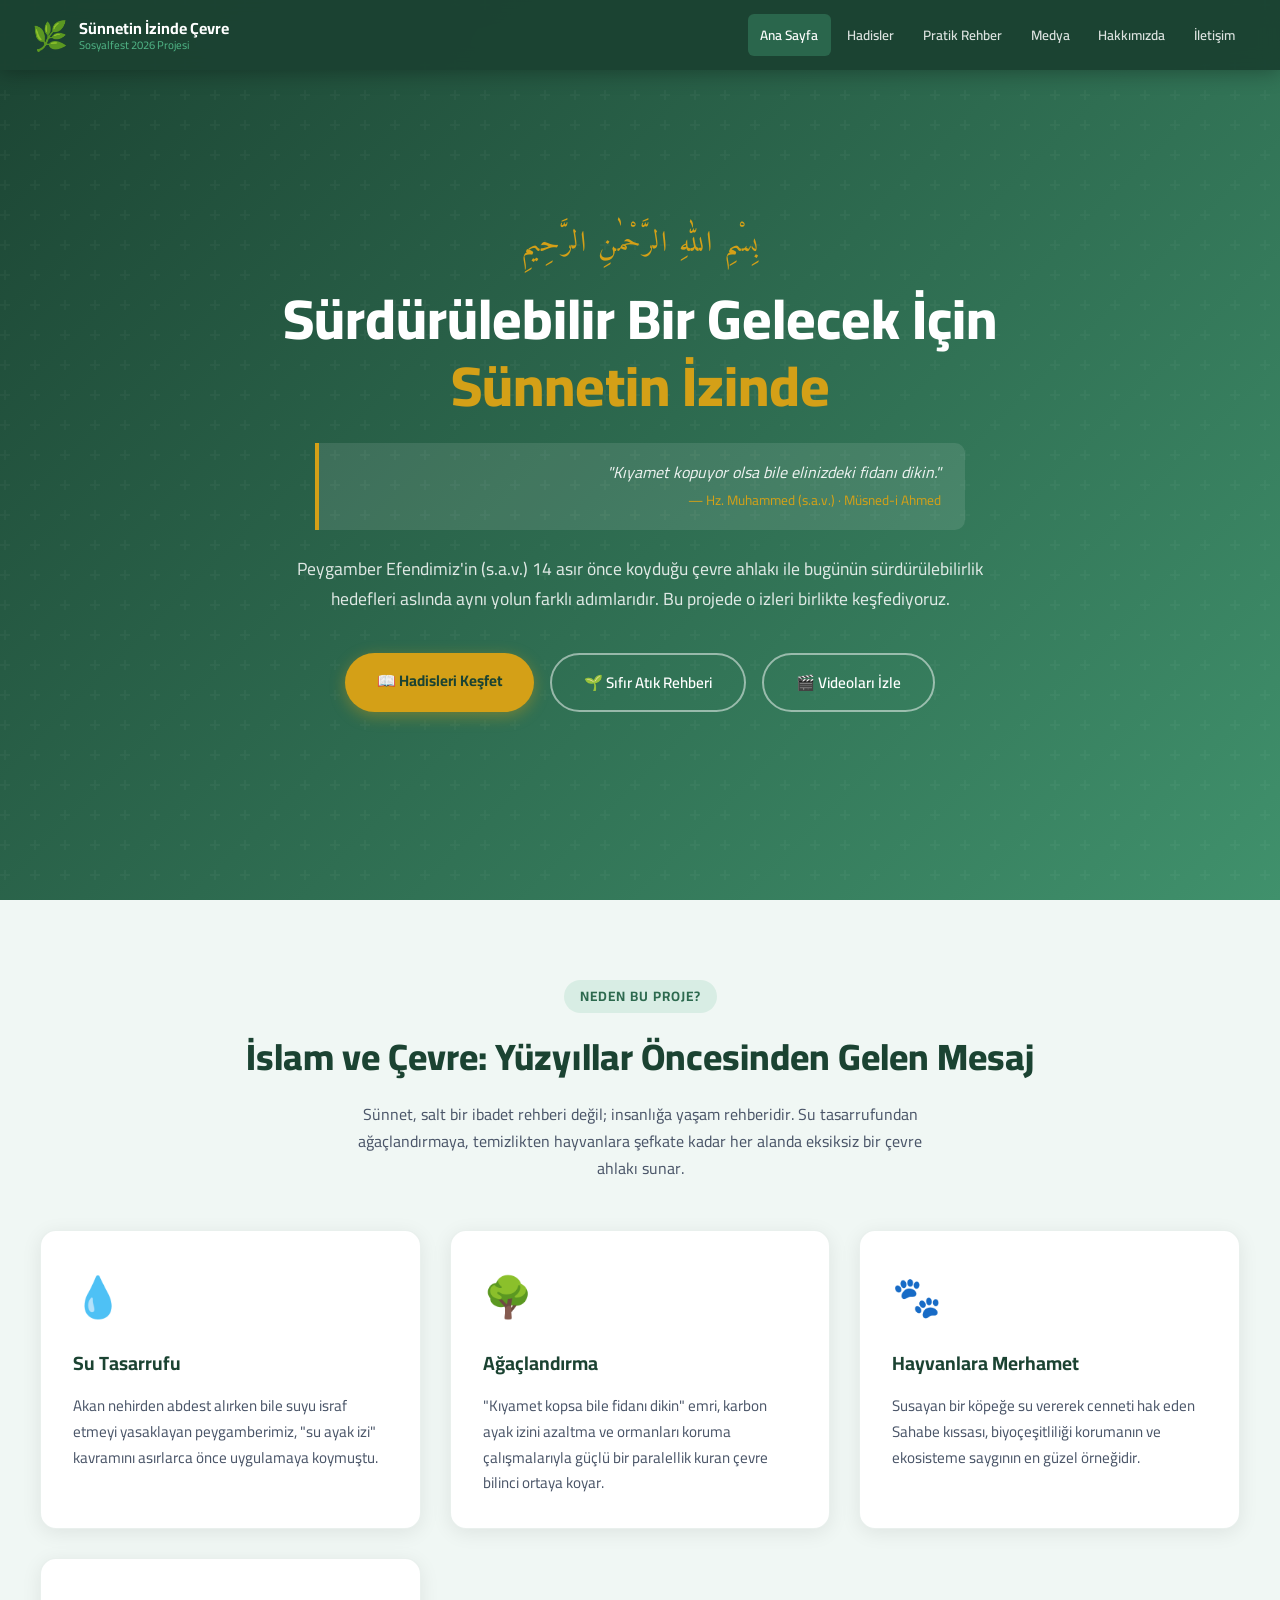
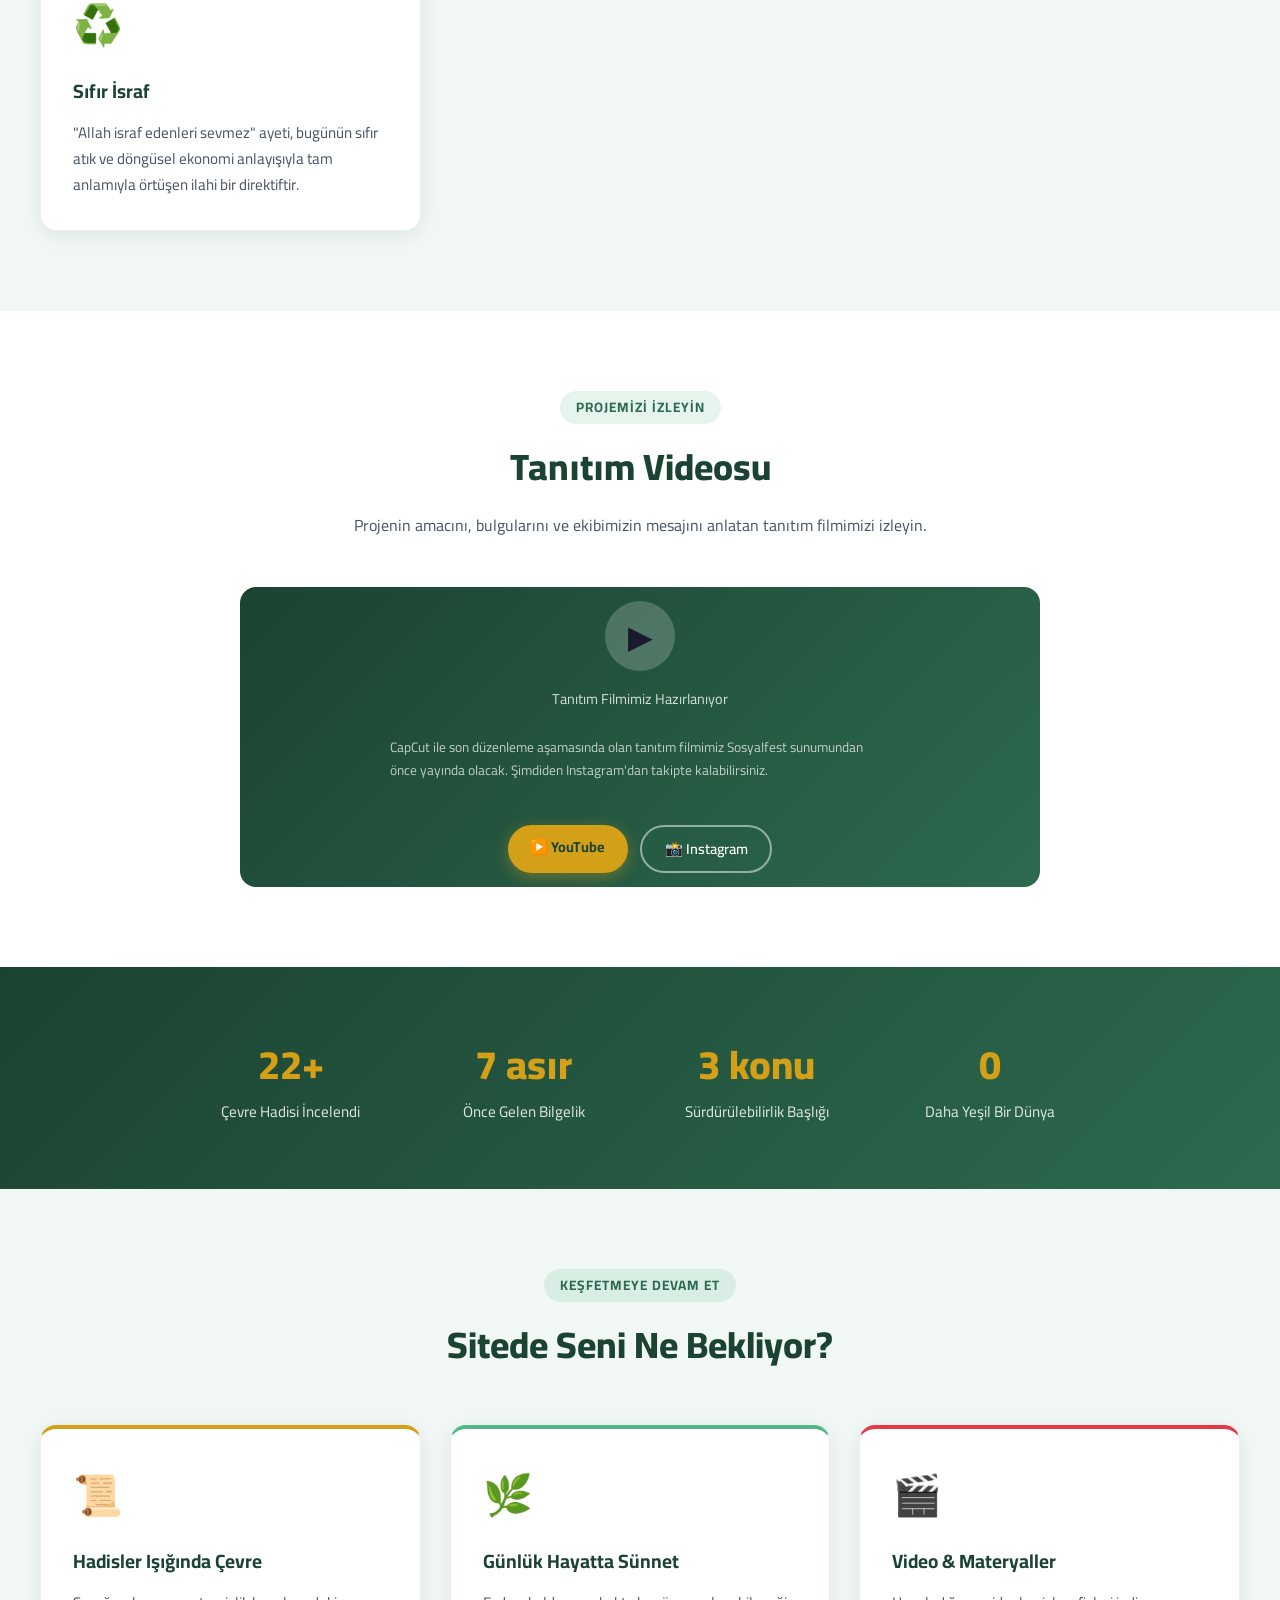
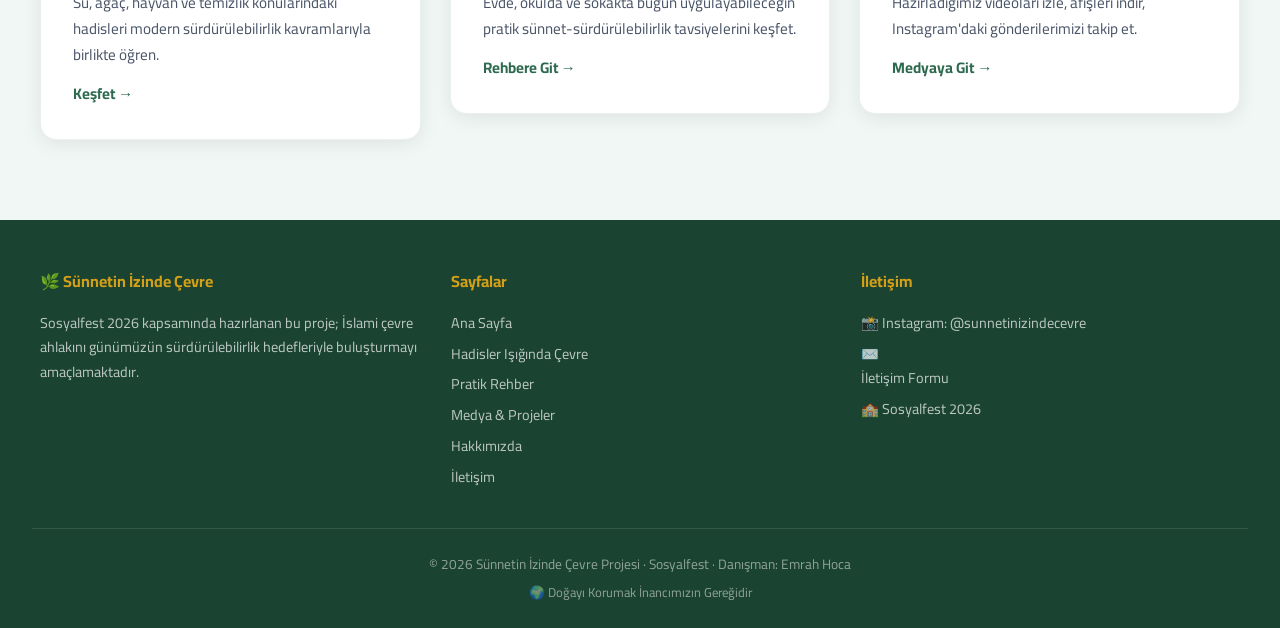
==== commit 96cc15e8: "Akademik güvenilirlik & profesyonellik iyileştirmeleri P0 (Jüri öncesi acil): - Form'a "demo, gerçek" ====
--- a/index.html
+++ b/index.html
@@ -70,7 +70,7 @@
       <div class="kart">
         <span class="kart-ikon">🌳</span>
         <h3>Ağaçlandırma</h3>
-        <p>"Kıyamet kopsa bile fidanı dikin" emri, karbon ayak izini azaltma ve ormanları koruma çalışmalarıyla birebir örtüşen bir çevre bilinci ortaya koyar.</p>
+        <p>"Kıyamet kopsa bile fidanı dikin" emri, karbon ayak izini azaltma ve ormanları koruma çalışmalarıyla güçlü bir paralellik kuran çevre bilinci ortaya koyar.</p>
       </div>
       <div class="kart">
         <span class="kart-ikon">🐾</span>
@@ -98,8 +98,8 @@
     <div style="max-width: 800px; margin: 0 auto;">
       <div class="video-placeholder">
         <div class="oynat">▶</div>
-        <p>Tanıtım Filmimiz Yakında</p>
-        <small style="color:rgba(255,255,255,0.7); font-size:0.85rem; max-width:500px; margin:0.5rem auto;">Tanıtım videomuz YouTube kanalımıza yüklendiğinde burada görüntülenecek. Bu arada Instagram hesabımızı takip edebilirsiniz!</small>
+        <p>Tanıtım Filmimiz Hazırlanıyor</p>
+        <small style="color:rgba(255,255,255,0.7); font-size:0.85rem; max-width:500px; margin:0.5rem auto;">CapCut ile son düzenleme aşamasında olan tanıtım filmimiz Sosyalfest sunumundan önce yayında olacak. Şimdiden Instagram'dan takipte kalabilirsiniz.</small>
         <div style="margin-top:1.2rem; display:flex; gap:0.8rem; flex-wrap:wrap; justify-content:center;">
           <a href="https://www.youtube.com/@sunnetinizindecevre" target="_blank" rel="noopener" class="btn-birincil" style="padding:0.6rem 1.4rem; font-size:0.9rem;">▶️ YouTube</a>
           <a href="https://www.instagram.com/sunnetinizindecevre/" target="_blank" rel="noopener" class="btn-ikincil" style="padding:0.6rem 1.4rem; font-size:0.9rem;">📸 Instagram</a>
--- a/style.css
+++ b/style.css
@@ -1087,3 +1087,79 @@
   0% { transform: translate(-50%, 0) rotate(0); opacity: 1; }
   100% { transform: translate(calc(-50% + var(--yon, 0px)), 200px) rotate(360deg); opacity: 0; }
 }
+
+/* ===== İLERLEME ROZETİ ===== */
+.ilerleme-rozeti {
+  position: fixed;
+  bottom: 1.5rem;
+  right: 1.5rem;
+  background: linear-gradient(135deg, var(--yesil), var(--acik-yesil));
+  color: white;
+  padding: 0.7rem 1.1rem;
+  border-radius: 50px;
+  font-size: 0.85rem;
+  font-weight: 700;
+  box-shadow: 0 8px 25px rgba(45,106,79,0.35);
+  z-index: 900;
+  display: flex;
+  align-items: center;
+  gap: 0.4rem;
+  cursor: default;
+  animation: rozetGiris 0.5s cubic-bezier(0.34, 1.56, 0.64, 1);
+}
+
+.ilerleme-rozeti span {
+  font-weight: 500;
+  opacity: 0.9;
+  font-size: 0.78rem;
+}
+
+@keyframes rozetGiris {
+  from { transform: translateY(80px); opacity: 0; }
+  to { transform: translateY(0); opacity: 1; }
+}
+
+@media (max-width: 600px) {
+  .ilerleme-rozeti {
+    bottom: 1rem;
+    right: 1rem;
+    padding: 0.55rem 0.9rem;
+    font-size: 0.78rem;
+  }
+}
+
+/* ===== ERİŞİLEBİLİRLİK ===== */
+@media (prefers-reduced-motion: reduce) {
+  *, *::before, *::after {
+    animation-duration: 0.01ms !important;
+    animation-iteration-count: 1 !important;
+    transition-duration: 0.01ms !important;
+    scroll-behavior: auto !important;
+  }
+}
+
+/* Klavye odak görünürlüğü */
+a:focus-visible,
+button:focus-visible,
+input:focus-visible,
+textarea:focus-visible,
+select:focus-visible,
+.hadis-tamamla-btn:focus-visible,
+.gorev-kart:focus-visible {
+  outline: 3px solid var(--altin);
+  outline-offset: 3px;
+  border-radius: 4px;
+}
+
+/* Görme engelliler için ekran okuyucu sınıfı */
+.sr-only {
+  position: absolute;
+  width: 1px;
+  height: 1px;
+  padding: 0;
+  margin: -1px;
+  overflow: hidden;
+  clip: rect(0,0,0,0);
+  white-space: nowrap;
+  border: 0;
+}
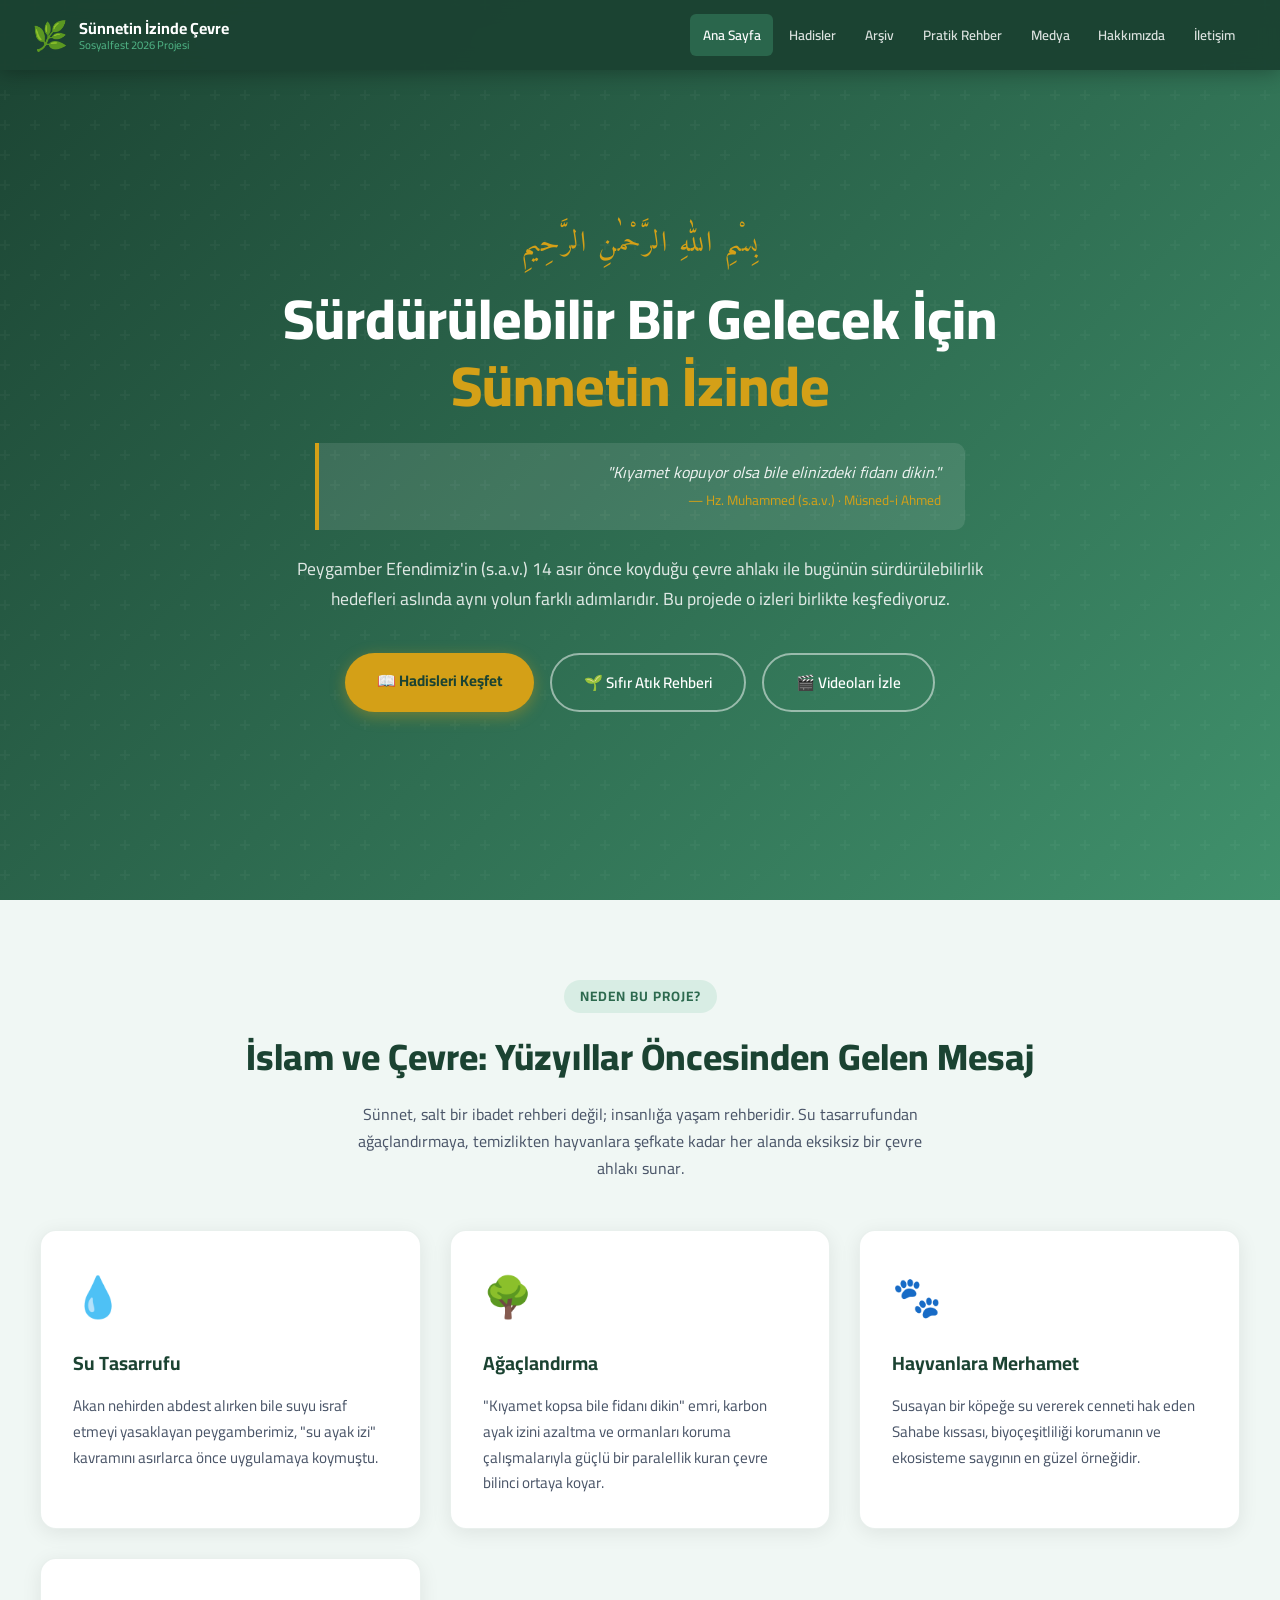
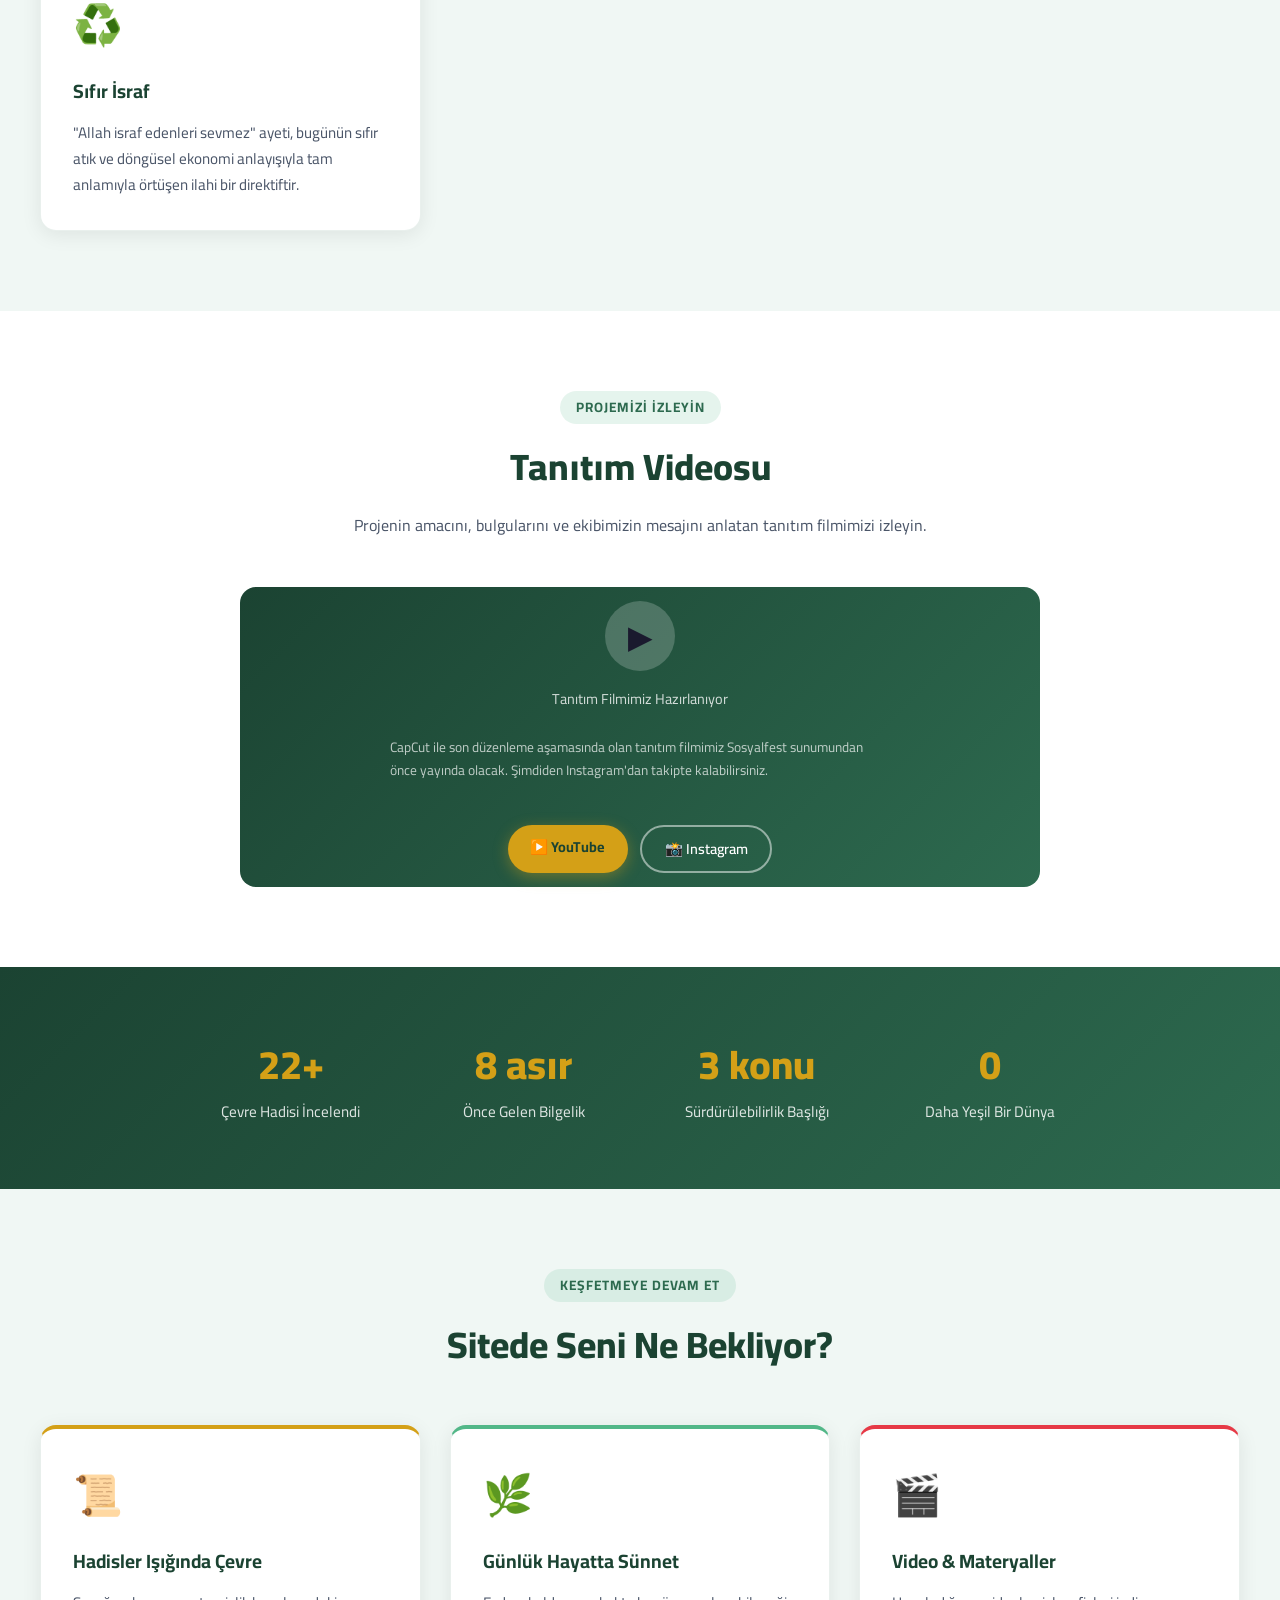
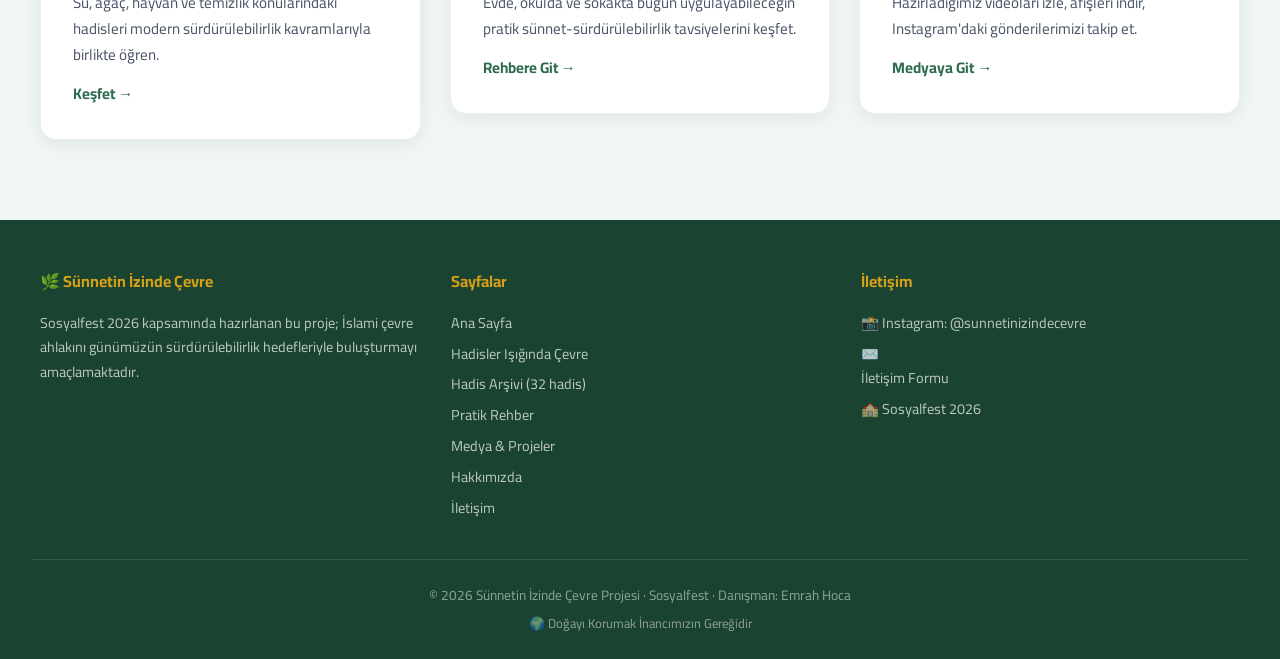
==== commit f294e4a7: "Hadis Arşivi sayfası (32 hadis) — aranabilir, filtrelenebilir Yeni dosyalar: - hadis-arsivi.html: Ar" ====
--- a/index.html
+++ b/index.html
@@ -19,6 +19,7 @@
   <ul class="nav-links" id="navLinks">
     <li><a href="index.html">Ana Sayfa</a></li>
     <li><a href="hadisler.html">Hadisler</a></li>
+    <li><a href="hadis-arsivi.html">Arşiv</a></li>
     <li><a href="pratik-rehber.html">Pratik Rehber</a></li>
     <li><a href="medya.html">Medya</a></li>
     <li><a href="hakkimizda.html">Hakkımızda</a></li>
@@ -179,6 +180,7 @@
       <h4>Sayfalar</h4>
       <a href="index.html">Ana Sayfa</a>
       <a href="hadisler.html">Hadisler Işığında Çevre</a>
+      <a href="hadis-arsivi.html">Hadis Arşivi (32 hadis)</a>
       <a href="pratik-rehber.html">Pratik Rehber</a>
       <a href="medya.html">Medya & Projeler</a>
       <a href="hakkimizda.html">Hakkımızda</a>
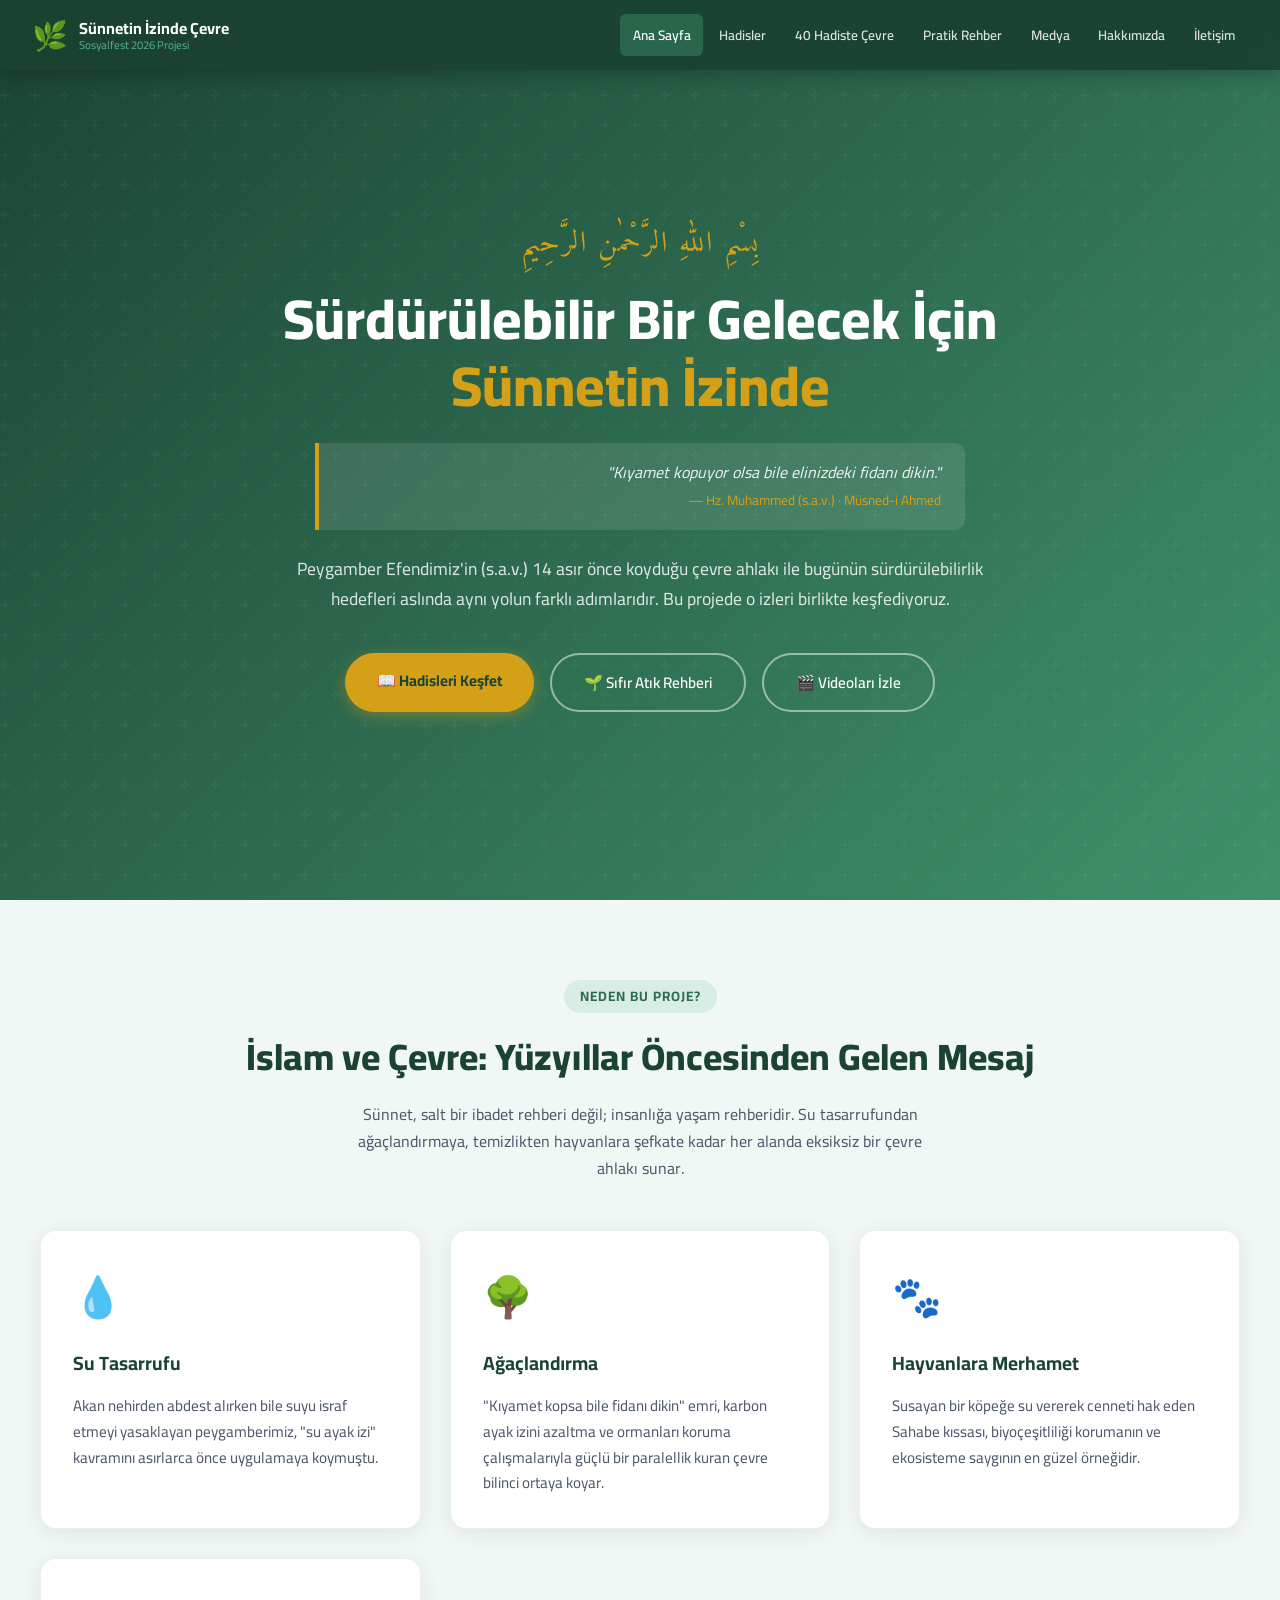
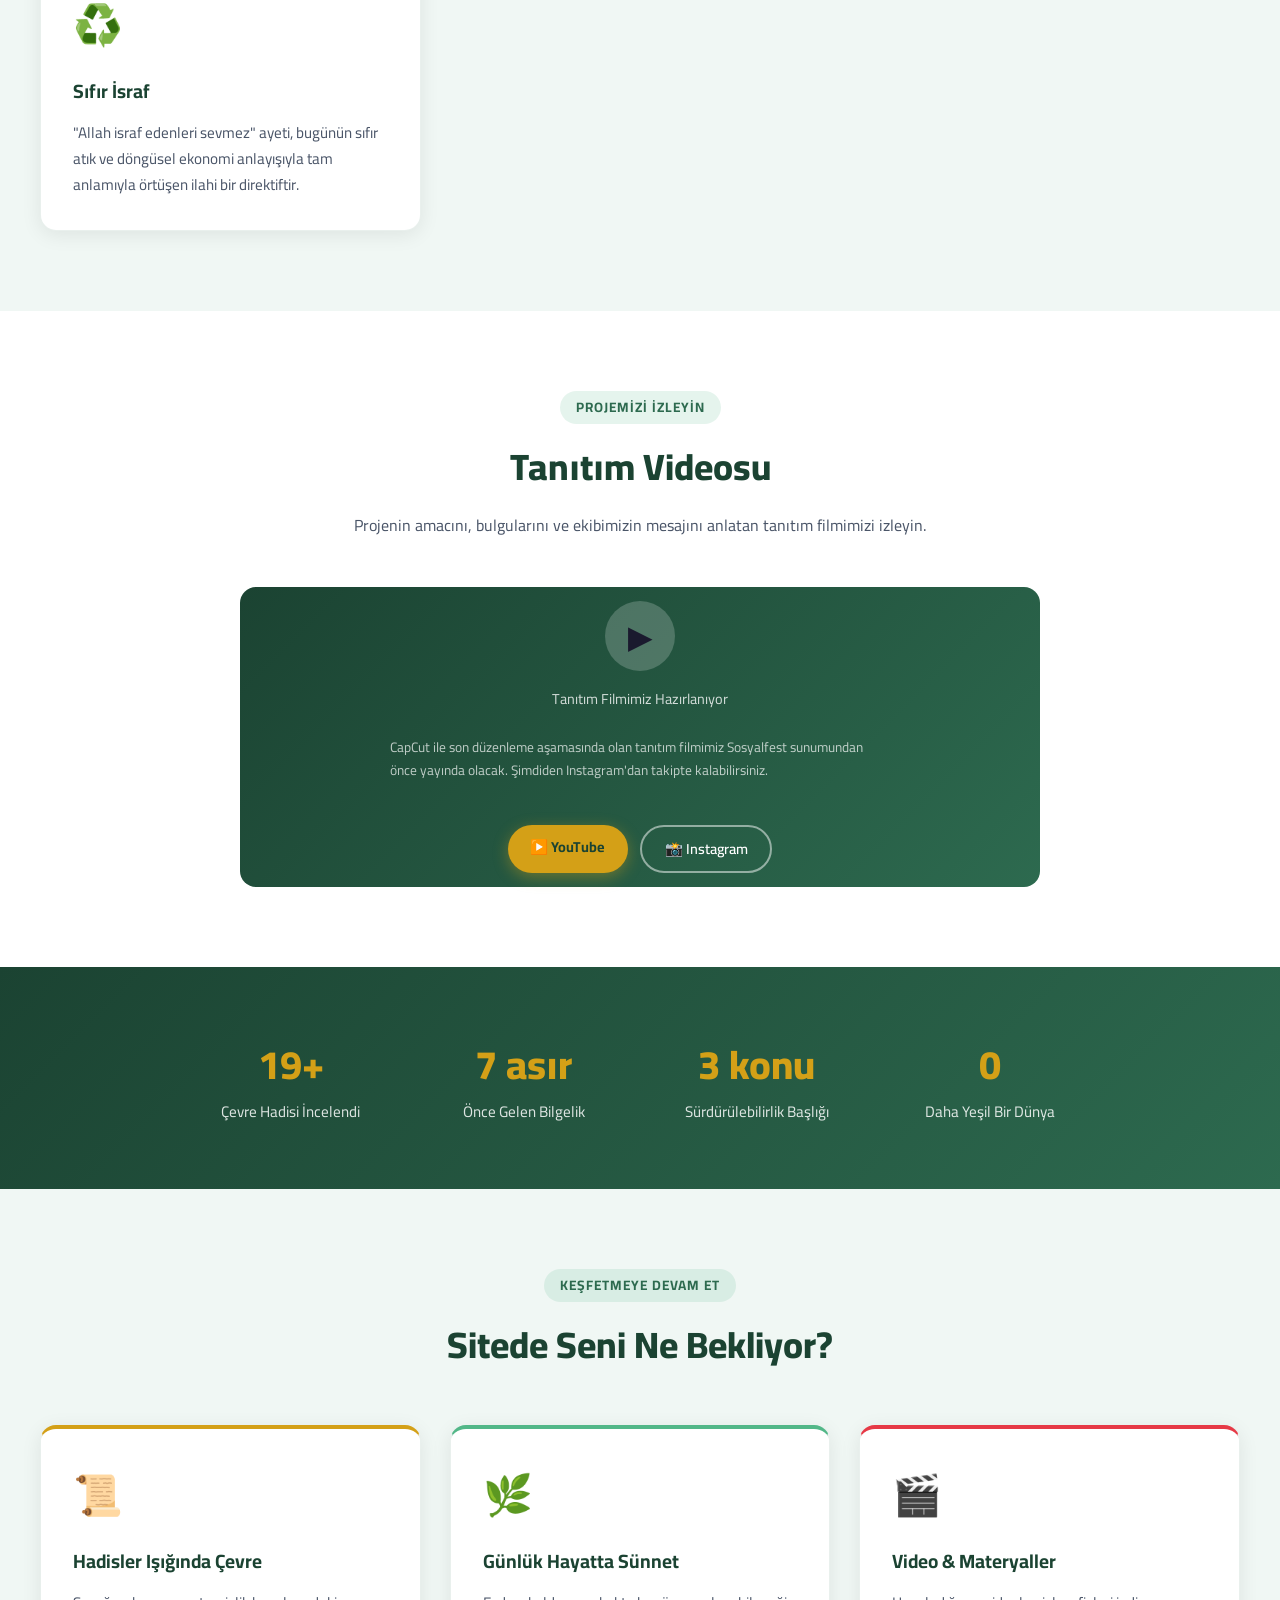
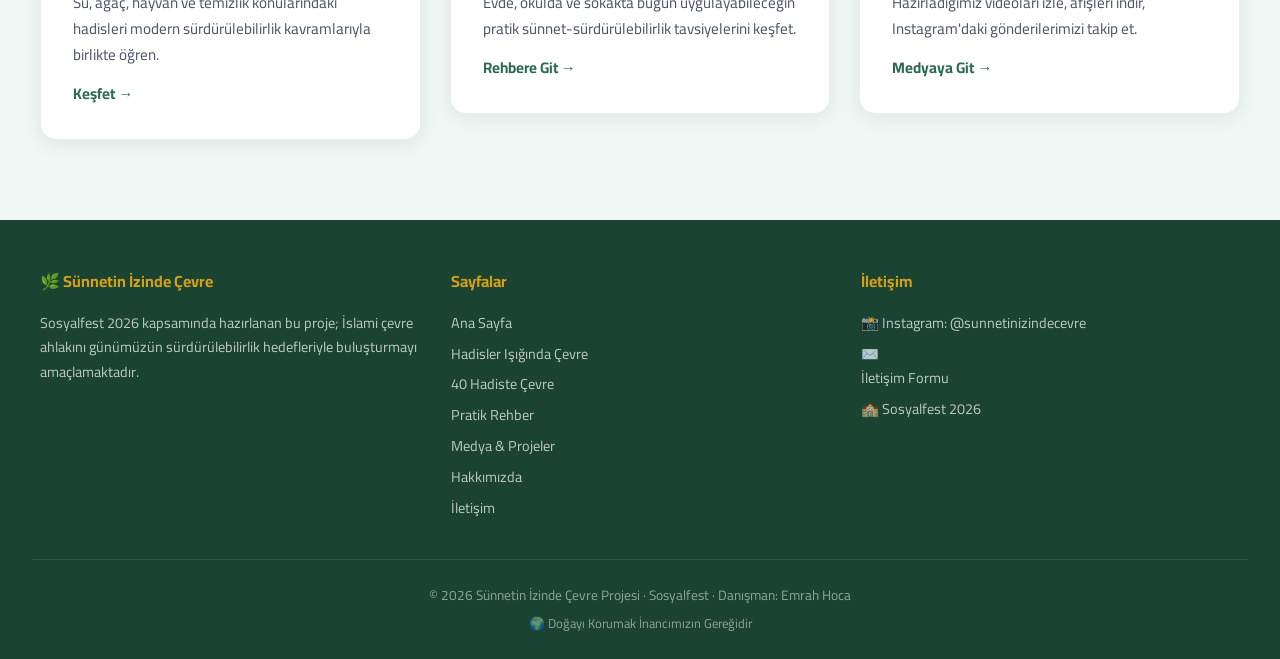
==== commit 23f12423: "40 Hadiste Çevre — sayfa 32'den 40 hadise tamamlandı Yeni 8 hadis (33-40): 33. 💧 Suyu üç yudumda içm" ====
--- a/index.html
+++ b/index.html
@@ -19,7 +19,7 @@
   <ul class="nav-links" id="navLinks">
     <li><a href="index.html">Ana Sayfa</a></li>
     <li><a href="hadisler.html">Hadisler</a></li>
-    <li><a href="hadis-arsivi.html">Arşiv</a></li>
+    <li><a href="hadis-arsivi.html">40 Hadiste Çevre</a></li>
     <li><a href="pratik-rehber.html">Pratik Rehber</a></li>
     <li><a href="medya.html">Medya</a></li>
     <li><a href="hakkimizda.html">Hakkımızda</a></li>
@@ -180,7 +180,7 @@
       <h4>Sayfalar</h4>
       <a href="index.html">Ana Sayfa</a>
       <a href="hadisler.html">Hadisler Işığında Çevre</a>
-      <a href="hadis-arsivi.html">Hadis Arşivi (32 hadis)</a>
+      <a href="hadis-arsivi.html">40 Hadiste Çevre</a>
       <a href="pratik-rehber.html">Pratik Rehber</a>
       <a href="medya.html">Medya & Projeler</a>
       <a href="hakkimizda.html">Hakkımızda</a>
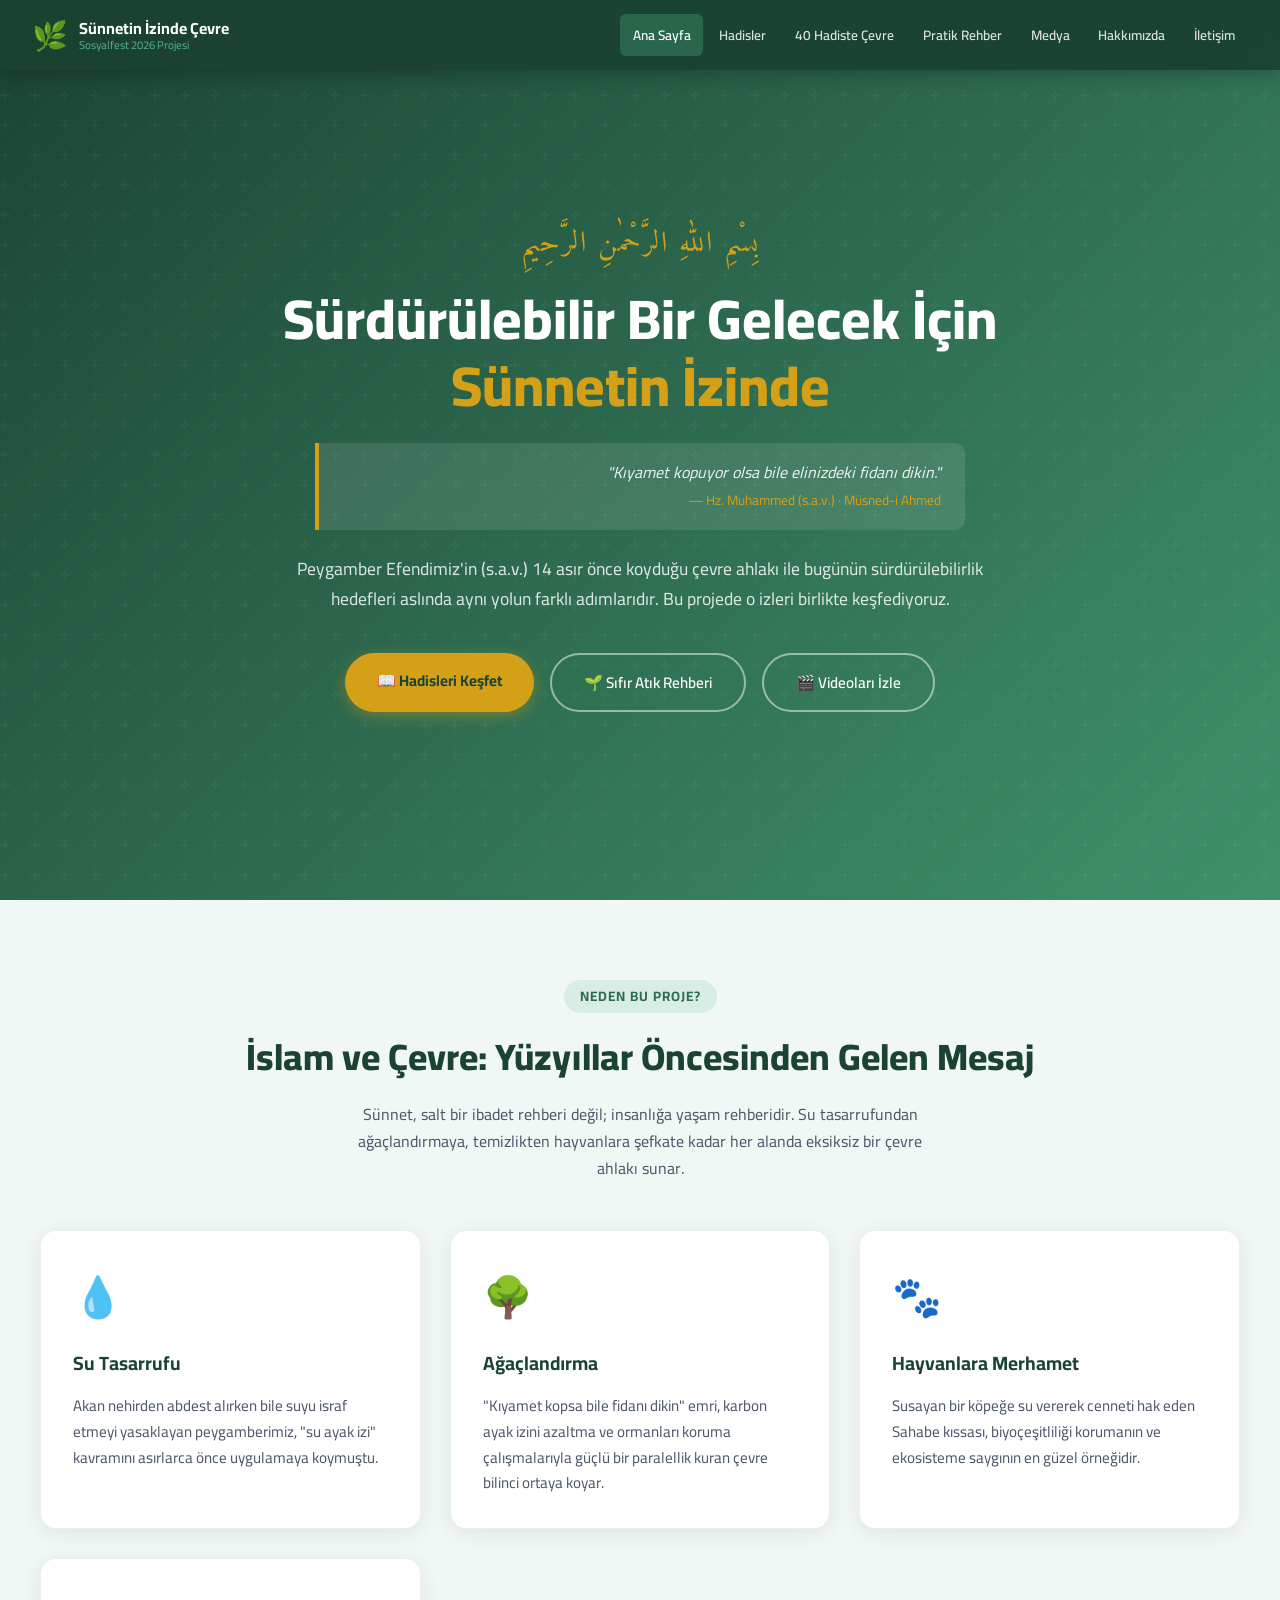
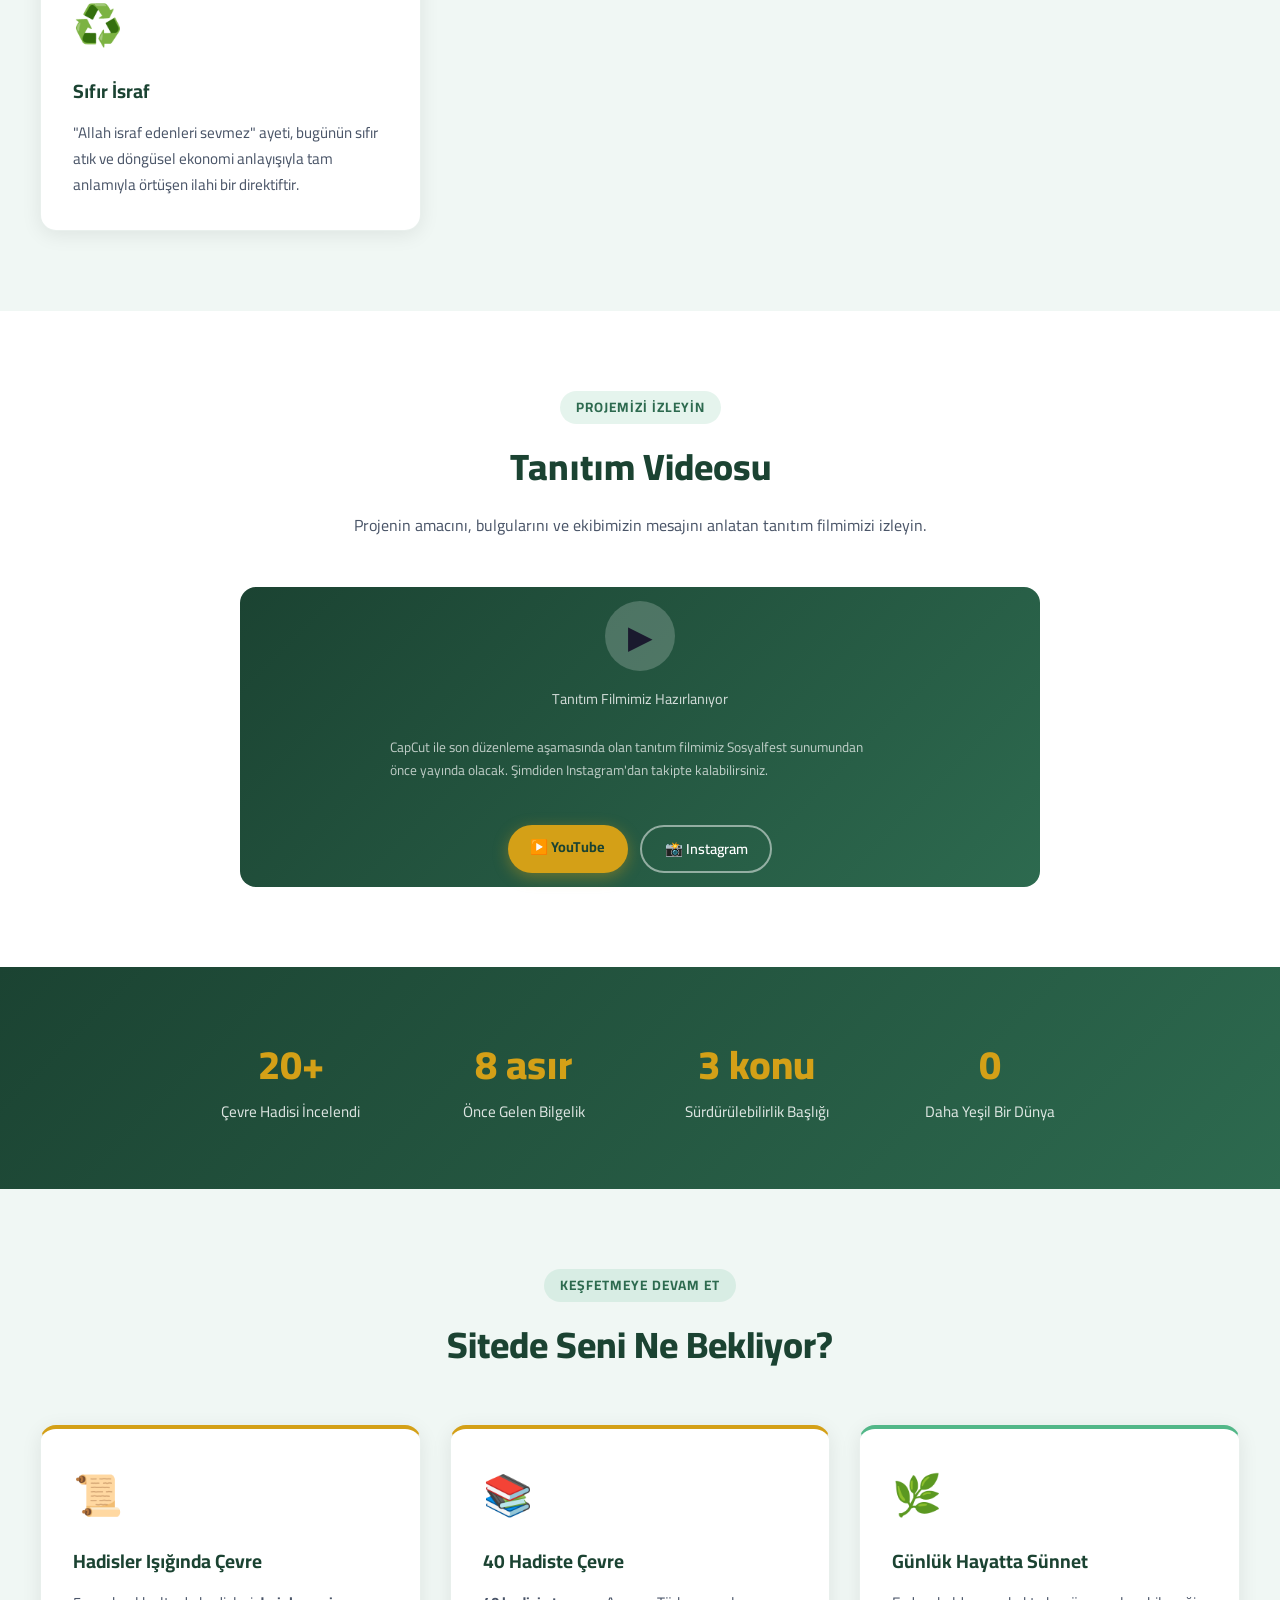
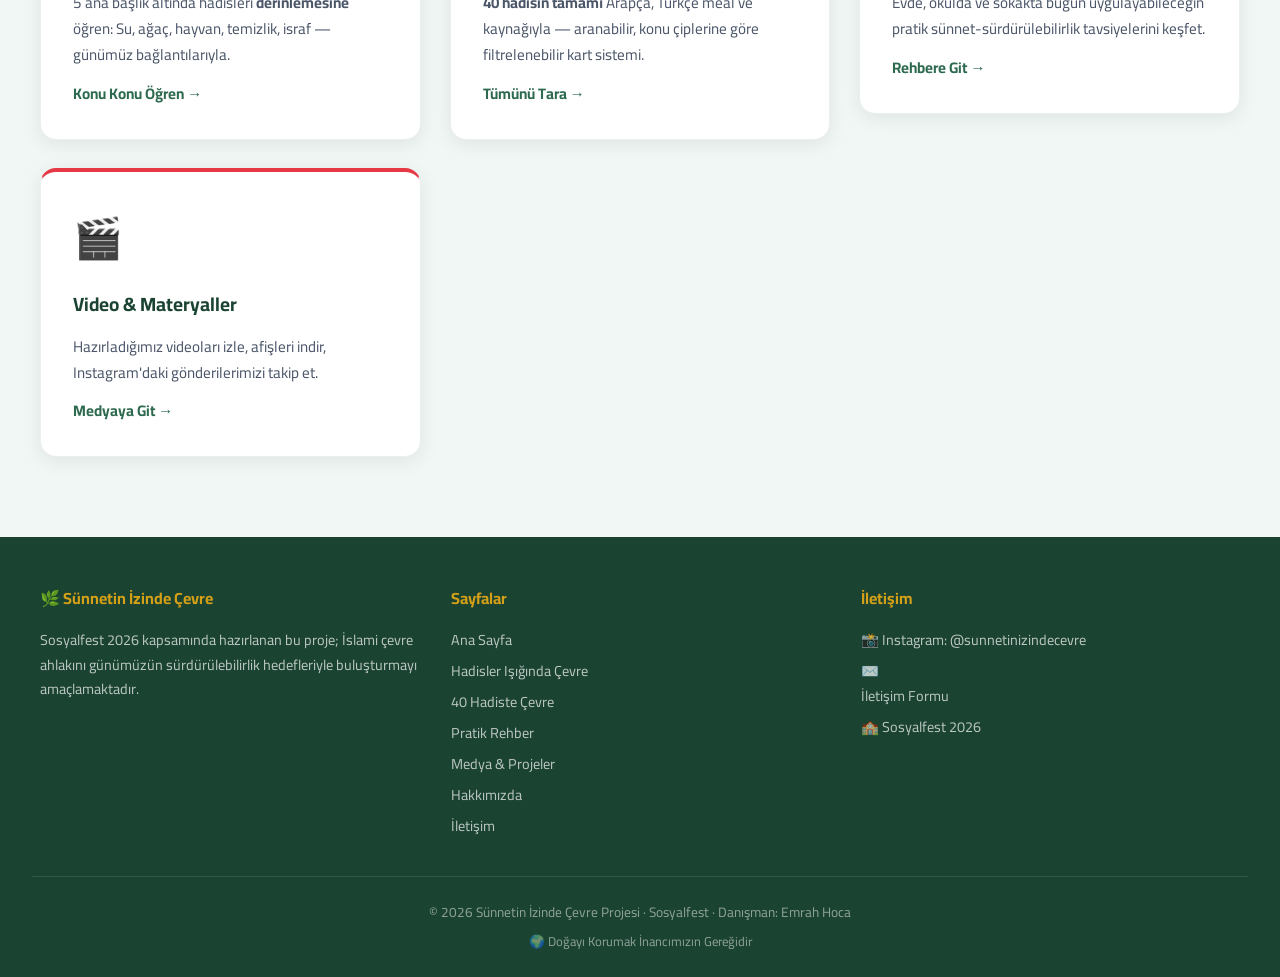
==== commit c7aeee18: "İki hadis sayfasının akışını güçlendir (kardeş sayfa modeli) hadisler.html (anlatım sayfası): - Giri" ====
--- a/index.html
+++ b/index.html
@@ -145,8 +145,16 @@
         <div class="kart" style="border-top: 4px solid var(--altin); cursor:pointer;">
           <span class="kart-ikon">📜</span>
           <h3>Hadisler Işığında Çevre</h3>
-          <p>Su, ağaç, hayvan ve temizlik konularındaki hadisleri modern sürdürülebilirlik kavramlarıyla birlikte öğren.</p>
-          <p style="color:var(--yesil); font-weight:700; margin-top:0.8rem;">Keşfet →</p>
+          <p>5 ana başlık altında hadisleri <strong>derinlemesine</strong> öğren: Su, ağaç, hayvan, temizlik, israf — günümüz bağlantılarıyla.</p>
+          <p style="color:var(--yesil); font-weight:700; margin-top:0.8rem;">Konu Konu Öğren →</p>
+        </div>
+      </a>
+      <a href="hadis-arsivi.html" style="text-decoration:none;">
+        <div class="kart" style="border-top: 4px solid #d4a017; cursor:pointer;">
+          <span class="kart-ikon">📚</span>
+          <h3>40 Hadiste Çevre</h3>
+          <p><strong>40 hadisin tamamı</strong> Arapça, Türkçe meal ve kaynağıyla — aranabilir, konu çiplerine göre filtrelenebilir kart sistemi.</p>
+          <p style="color:var(--yesil); font-weight:700; margin-top:0.8rem;">Tümünü Tara →</p>
         </div>
       </a>
       <a href="pratik-rehber.html" style="text-decoration:none;">
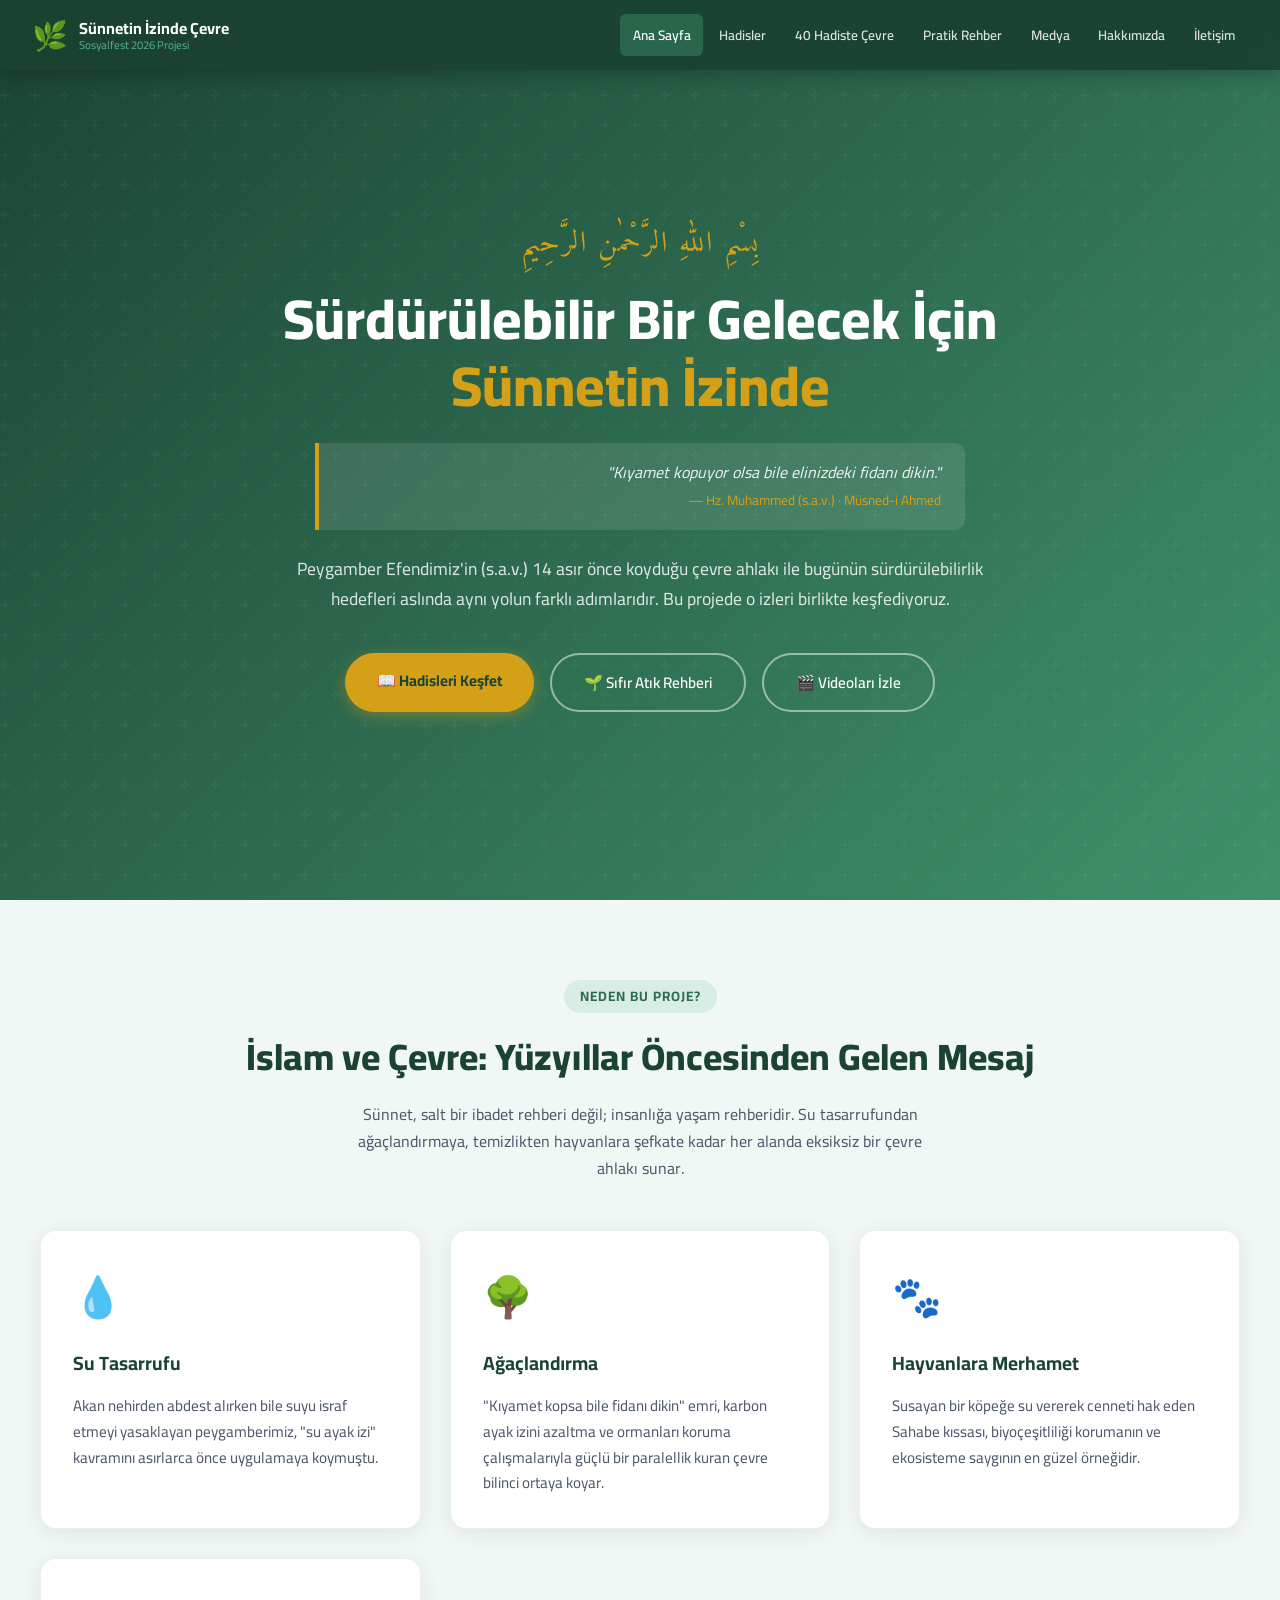
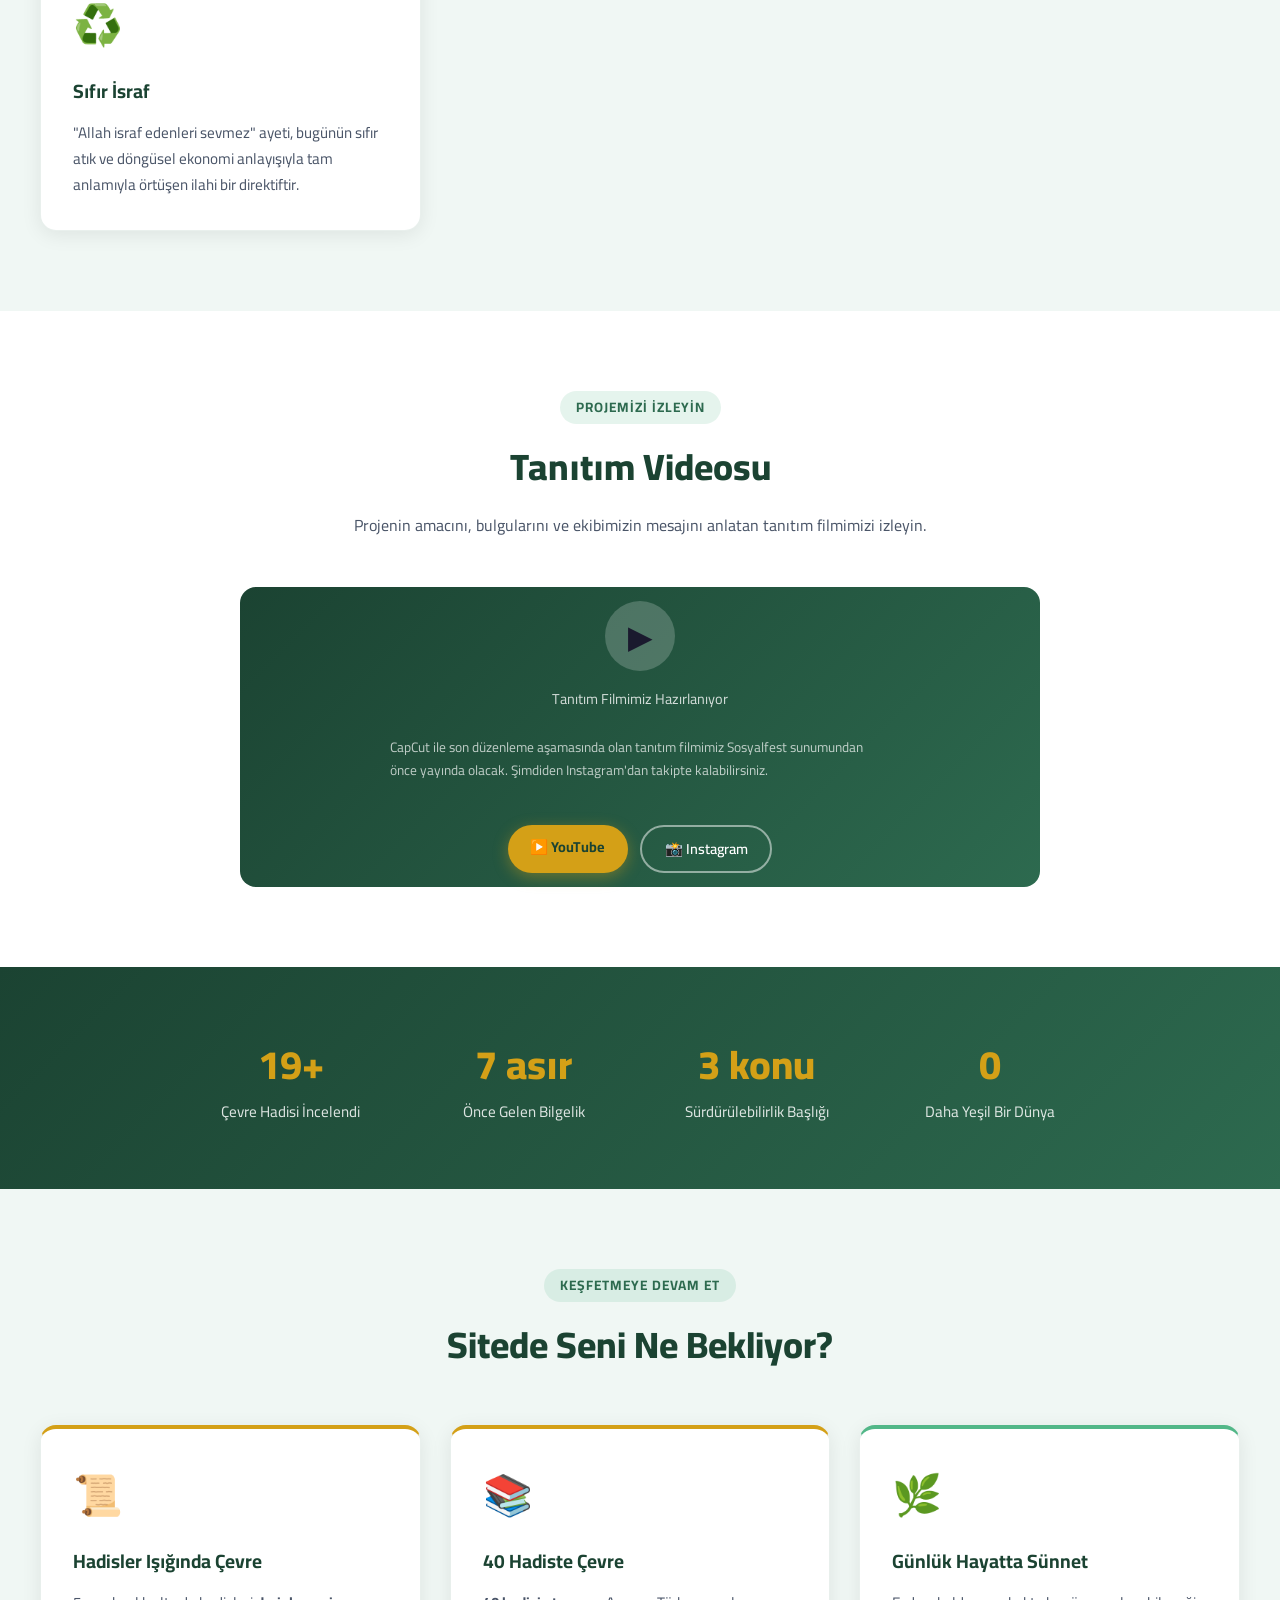
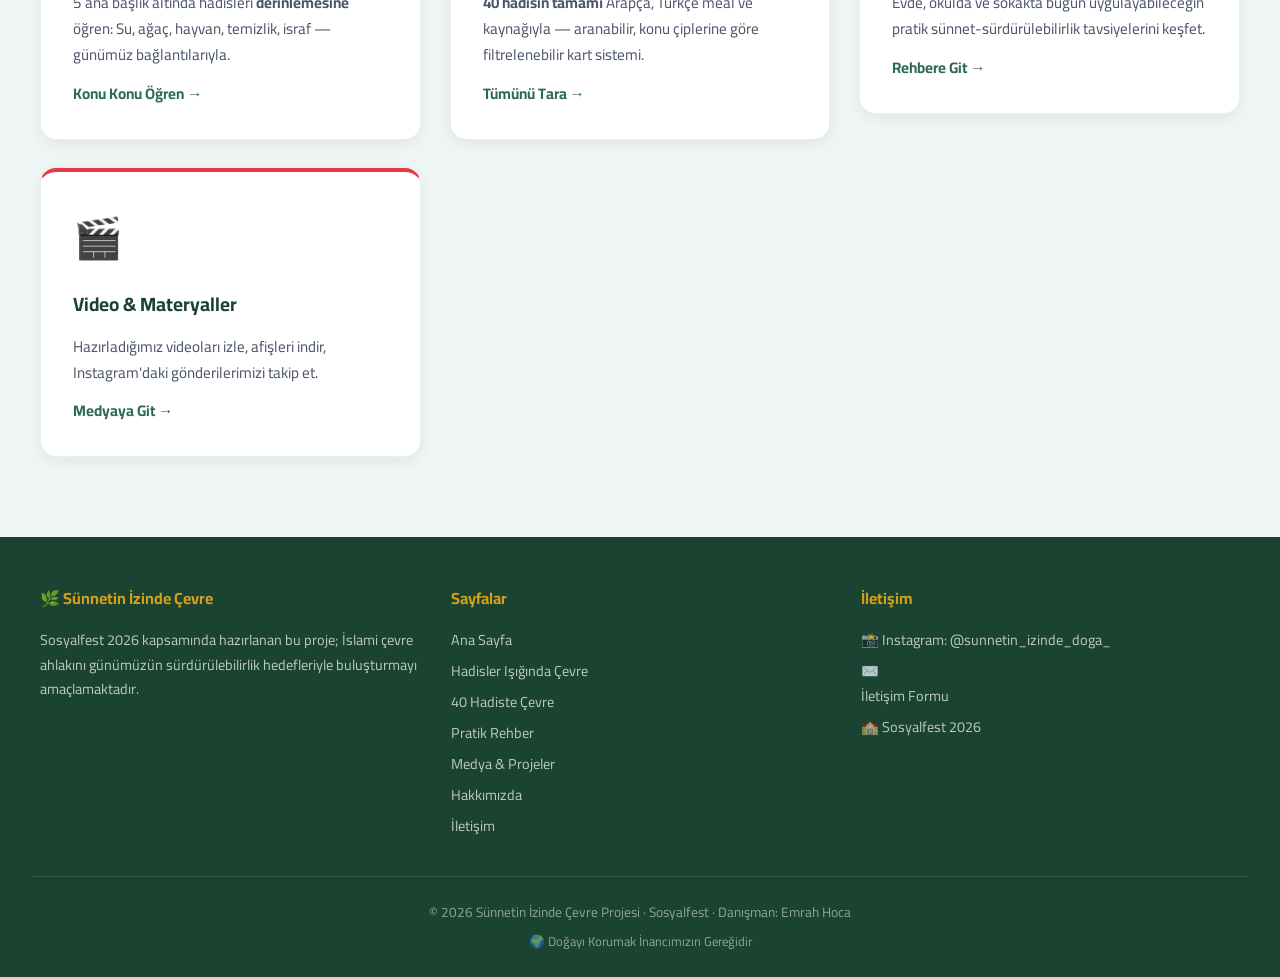
==== commit acdac384: "3 önemli güncelleme: sosyal medya, ekip, görev formu 1) Sosyal medya kullanıcı adları düzeltildi:   " ====
--- a/index.html
+++ b/index.html
@@ -102,8 +102,8 @@
         <p>Tanıtım Filmimiz Hazırlanıyor</p>
         <small style="color:rgba(255,255,255,0.7); font-size:0.85rem; max-width:500px; margin:0.5rem auto;">CapCut ile son düzenleme aşamasında olan tanıtım filmimiz Sosyalfest sunumundan önce yayında olacak. Şimdiden Instagram'dan takipte kalabilirsiniz.</small>
         <div style="margin-top:1.2rem; display:flex; gap:0.8rem; flex-wrap:wrap; justify-content:center;">
-          <a href="https://www.youtube.com/@sunnetinizindecevre" target="_blank" rel="noopener" class="btn-birincil" style="padding:0.6rem 1.4rem; font-size:0.9rem;">▶️ YouTube</a>
-          <a href="https://www.instagram.com/sunnetinizindecevre/" target="_blank" rel="noopener" class="btn-ikincil" style="padding:0.6rem 1.4rem; font-size:0.9rem;">📸 Instagram</a>
+          <a href="https://www.youtube.com/@sunnetinizindedoga" target="_blank" rel="noopener" class="btn-birincil" style="padding:0.6rem 1.4rem; font-size:0.9rem;">▶️ YouTube</a>
+          <a href="https://www.instagram.com/sunnetin_izinde_doga_/" target="_blank" rel="noopener" class="btn-ikincil" style="padding:0.6rem 1.4rem; font-size:0.9rem;">📸 Instagram</a>
         </div>
       </div>
     </div>
@@ -196,7 +196,7 @@
     </div>
     <div class="footer-bolum">
       <h4>İletişim</h4>
-      <p>📸 Instagram: @sunnetinizindecevre</p>
+      <p>📸 Instagram: @sunnetin_izinde_doga_</p>
       <p>✉️ <a href="iletisim.html">İletişim Formu</a></p>
       <p>🏫 Sosyalfest 2026</p>
     </div>
--- a/style.css
+++ b/style.css
@@ -981,6 +981,185 @@
   pointer-events: none;
 }
 
+/* ===== GÖREV ONAY FORMU ===== */
+.gorev-form {
+  display: none;
+  margin-top: 1.2rem;
+  background: var(--beyaz);
+  border-radius: 14px;
+  padding: 1.4rem;
+  text-align: left;
+  border: 2px solid var(--acik-yesil);
+  animation: gorevFormAc 0.35s ease;
+}
+
+.gorev-form.acik {
+  display: block;
+}
+
+@keyframes gorevFormAc {
+  from { opacity: 0; transform: translateY(-10px); }
+  to { opacity: 1; transform: translateY(0); }
+}
+
+.gorev-form label {
+  display: block;
+  color: var(--koyu-yesil);
+  font-weight: 700;
+  font-size: 0.9rem;
+  margin-bottom: 0.5rem;
+}
+
+.gorev-form textarea {
+  width: 100%;
+  min-height: 80px;
+  padding: 0.7rem 0.9rem;
+  border: 2px solid #e2e8f0;
+  border-radius: 10px;
+  font-family: 'Cairo', sans-serif;
+  font-size: 0.92rem;
+  resize: vertical;
+  margin-bottom: 1rem;
+  transition: border-color 0.2s;
+  color: var(--koyu-metin);
+  background: #f8fafc;
+}
+
+.gorev-form textarea:focus {
+  outline: none;
+  border-color: var(--yesil);
+  background: white;
+}
+
+.gorev-form .foto-yukle {
+  display: flex;
+  align-items: center;
+  gap: 0.6rem;
+  background: var(--arka-acik);
+  padding: 0.7rem 0.9rem;
+  border-radius: 10px;
+  margin-bottom: 1rem;
+  font-size: 0.85rem;
+  color: var(--gri-metin);
+  cursor: pointer;
+  border: 2px dashed transparent;
+  transition: border-color 0.2s;
+}
+
+.gorev-form .foto-yukle:hover {
+  border-color: var(--acik-yesil);
+}
+
+.gorev-form .foto-yukle input[type="file"] {
+  display: none;
+}
+
+.gorev-form .foto-onizleme {
+  margin-bottom: 1rem;
+  border-radius: 10px;
+  max-height: 220px;
+  display: block;
+  margin-left: auto;
+  margin-right: auto;
+  box-shadow: 0 4px 14px rgba(0,0,0,0.1);
+}
+
+.gorev-form-butonlar {
+  display: flex;
+  gap: 0.6rem;
+  flex-wrap: wrap;
+}
+
+.gorev-form-onayla,
+.gorev-form-iptal {
+  border: none;
+  padding: 0.7rem 1.3rem;
+  border-radius: 50px;
+  font-family: 'Cairo', sans-serif;
+  font-weight: 700;
+  font-size: 0.88rem;
+  cursor: pointer;
+  transition: all 0.25s;
+  flex: 1;
+  min-width: 120px;
+}
+
+.gorev-form-onayla {
+  background: var(--yesil);
+  color: white;
+}
+
+.gorev-form-onayla:hover:not(:disabled) {
+  background: var(--koyu-yesil);
+  transform: translateY(-1px);
+}
+
+.gorev-form-onayla:disabled {
+  background: #cbd5e0;
+  cursor: not-allowed;
+}
+
+.gorev-form-iptal {
+  background: #f1f5f9;
+  color: var(--gri-metin);
+}
+
+.gorev-form-iptal:hover {
+  background: #e2e8f0;
+}
+
+/* Tamamlanan görev içinde gösterilen not */
+.tamamlanan-not {
+  margin-top: 1rem;
+  background: rgba(45,106,79,0.06);
+  border-left: 3px solid var(--acik-yesil);
+  border-radius: 8px;
+  padding: 0.9rem 1.1rem;
+  text-align: left;
+  font-size: 0.88rem;
+  color: var(--gri-metin);
+}
+
+.tamamlanan-not .not-baslik {
+  color: var(--koyu-yesil);
+  font-weight: 700;
+  margin-bottom: 0.3rem;
+  font-size: 0.82rem;
+}
+
+.tamamlanan-not .not-tarih {
+  color: var(--altin);
+  font-size: 0.75rem;
+  font-weight: 700;
+  margin-top: 0.4rem;
+}
+
+.tamamlanan-not img {
+  max-width: 100%;
+  border-radius: 8px;
+  margin-top: 0.6rem;
+  display: block;
+}
+
+.paylas-cagrisi {
+  margin-top: 0.8rem;
+  background: linear-gradient(135deg, #e1306c, #f77737);
+  color: white;
+  padding: 0.65rem 1rem;
+  border-radius: 50px;
+  font-size: 0.83rem;
+  font-weight: 700;
+  text-decoration: none;
+  display: inline-flex;
+  align-items: center;
+  gap: 0.4rem;
+  transition: transform 0.25s;
+}
+
+.paylas-cagrisi:hover {
+  transform: translateY(-2px);
+}
+
 /* ===== TEBRİK MODAL ===== */
 .tebrik-overlay {
   position: fixed;
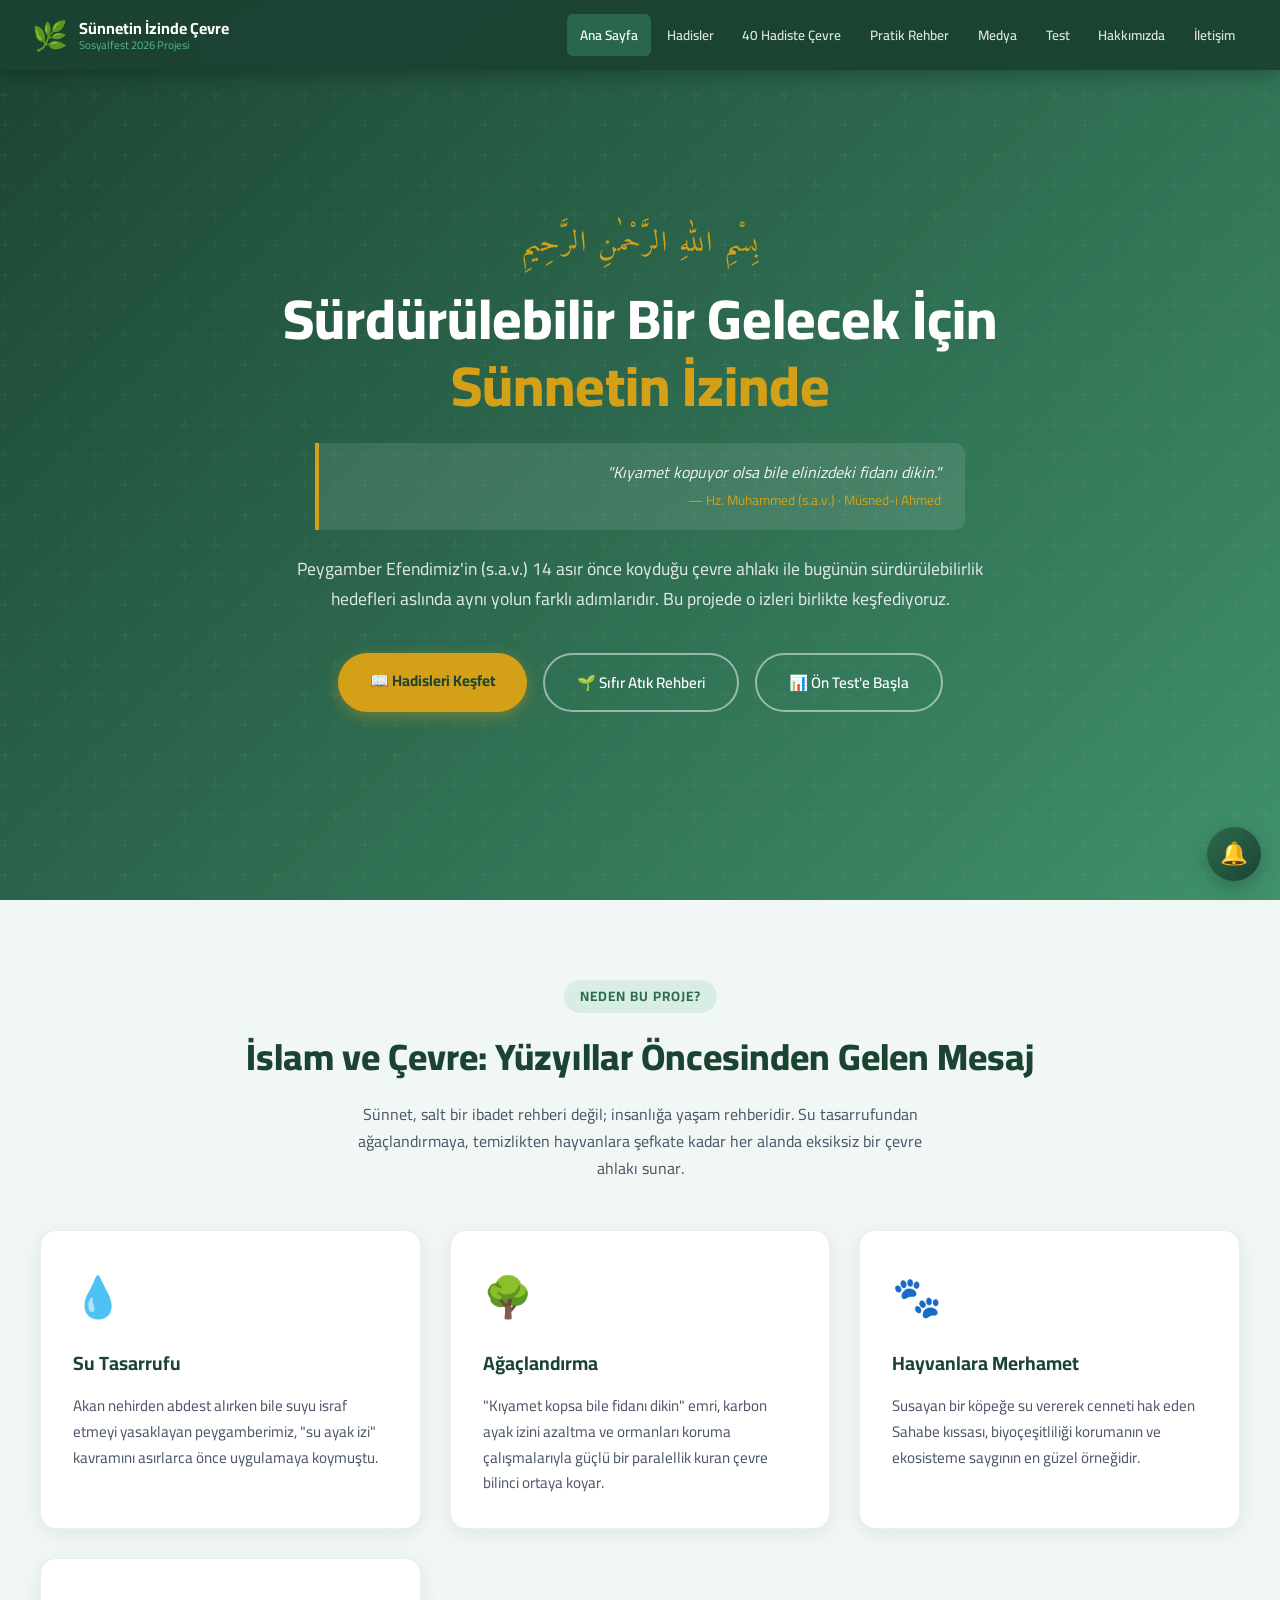
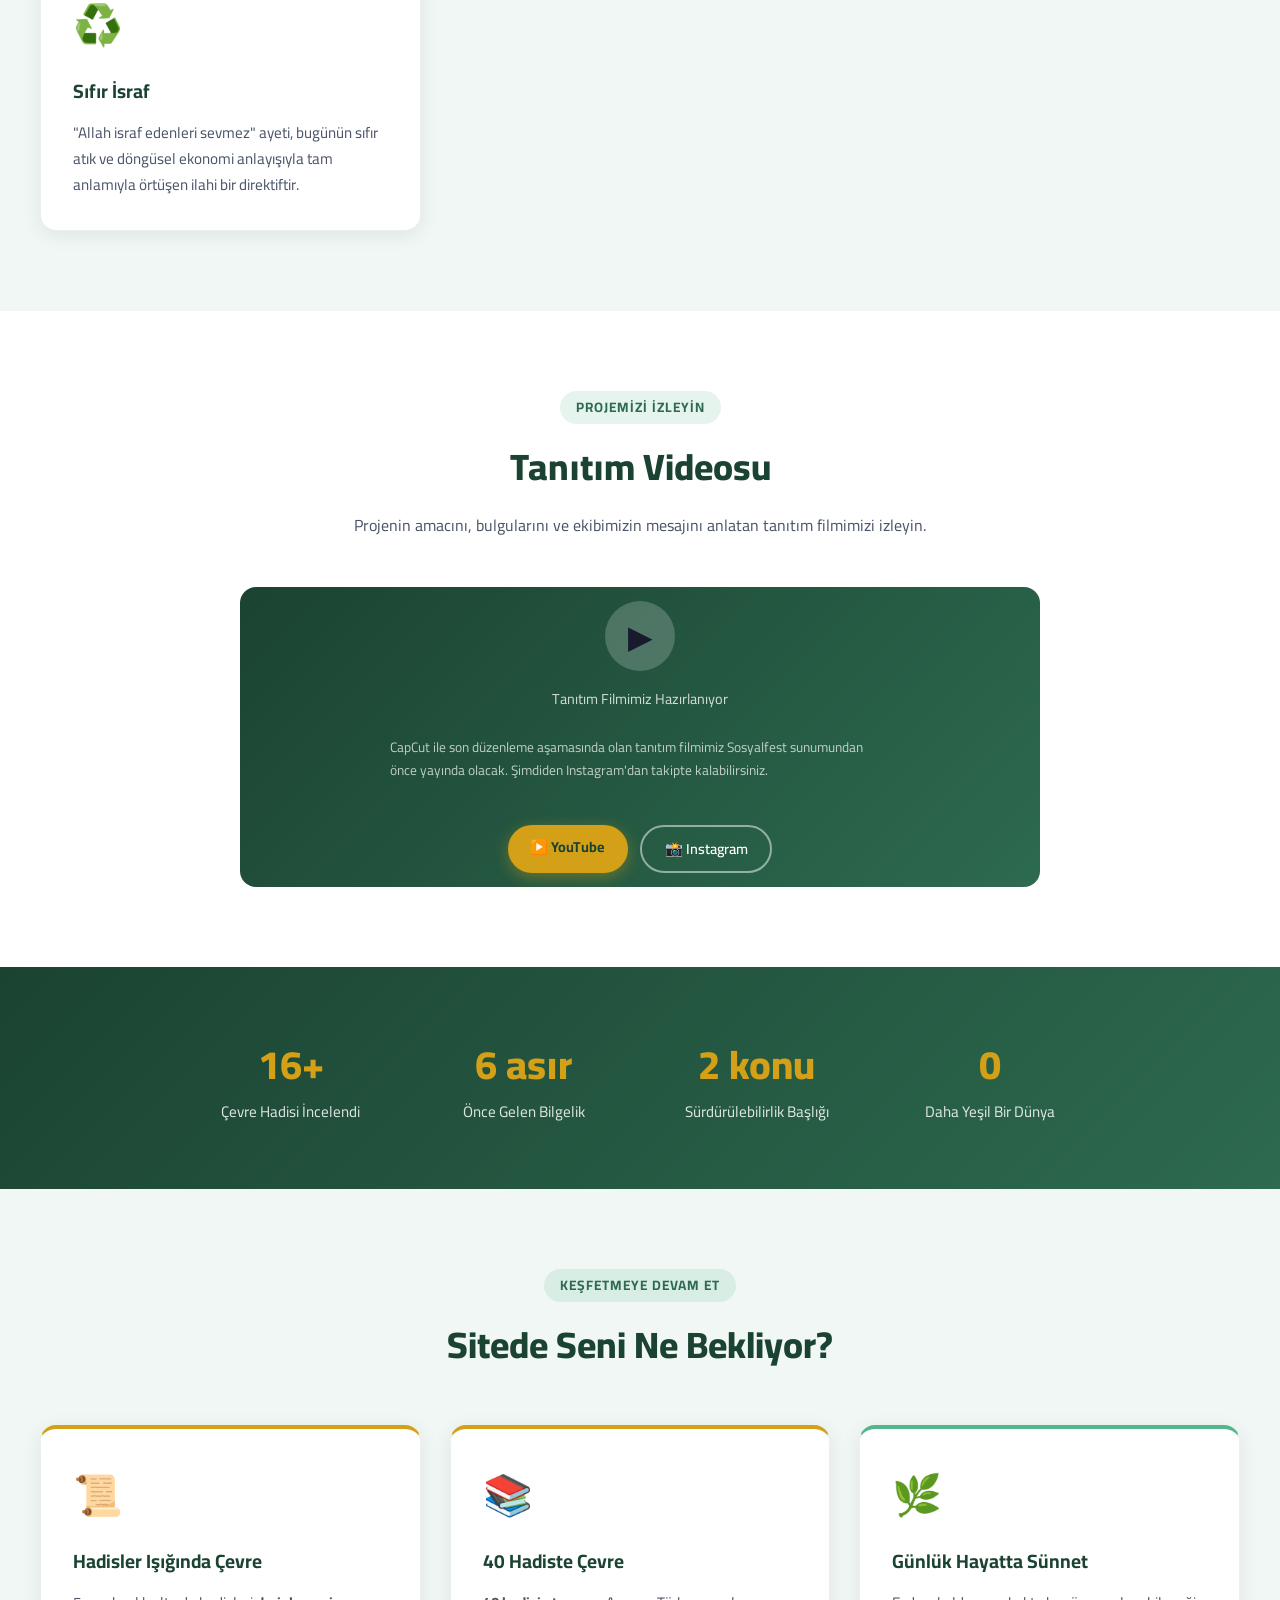
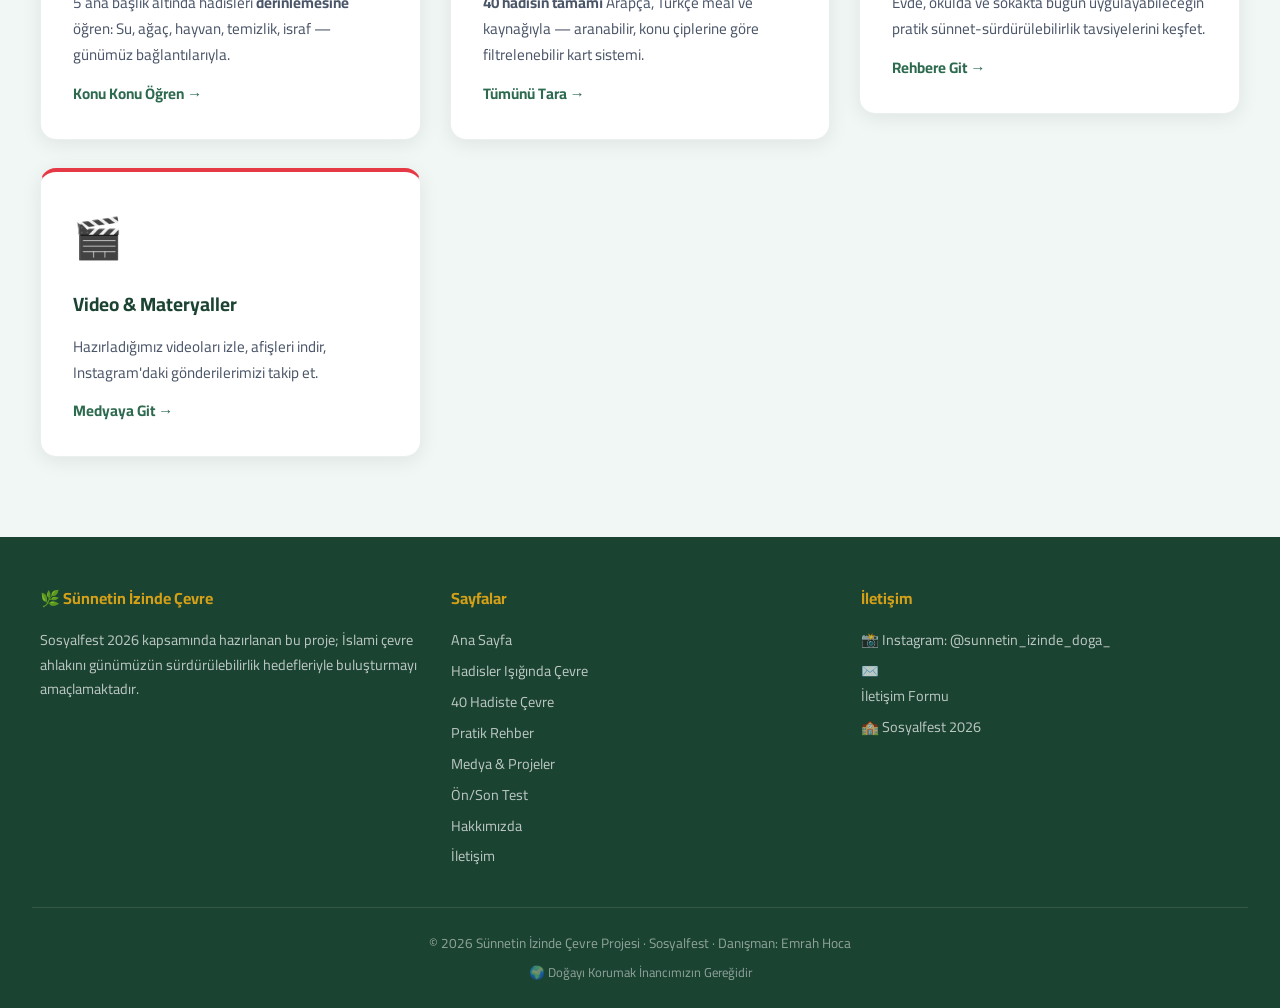
==== commit fdc1c7a6: "4 yeni özellik: haftalık geri bildirim, ön/son test, günlük hatırlatıcı, PWA - Görev tebrik mesajlar" ====
--- a/index.html
+++ b/index.html
@@ -6,6 +6,8 @@
   <title>Sünnetin İzinde Çevre | Doğayı Korumak İnancımızın Gereğidir</title>
   <meta name="description" content="Peygamber Efendimiz'in çevre ahlakını günümüzün sürdürülebilirlik kavramıyla buluşturan proje.">
   <link rel="stylesheet" href="style.css">
+  <link rel="manifest" href="manifest.json">
+  <meta name="theme-color" content="#1b4332">
   <link rel="icon" type="image/svg+xml" href="data:image/svg+xml,<svg xmlns='http://www.w3.org/2000/svg' viewBox='0 0 100 100'><text y='.9em' font-size='90'>🌿</text></svg>">
 </head>
 <body>
@@ -22,6 +24,7 @@
     <li><a href="hadis-arsivi.html">40 Hadiste Çevre</a></li>
     <li><a href="pratik-rehber.html">Pratik Rehber</a></li>
     <li><a href="medya.html">Medya</a></li>
+    <li><a href="test.html">Test</a></li>
     <li><a href="hakkimizda.html">Hakkımızda</a></li>
     <li><a href="iletisim.html">İletişim</a></li>
   </ul>
@@ -48,7 +51,7 @@
     <div class="hero-butonlar">
       <a href="hadisler.html" class="btn-birincil">📖 Hadisleri Keşfet</a>
       <a href="pratik-rehber.html" class="btn-ikincil">🌱 Sıfır Atık Rehberi</a>
-      <a href="medya.html" class="btn-ikincil">🎬 Videoları İzle</a>
+      <a href="test.html" class="btn-ikincil">📊 Ön Test'e Başla</a>
     </div>
   </div>
 </section>
@@ -191,6 +194,7 @@
       <a href="hadis-arsivi.html">40 Hadiste Çevre</a>
       <a href="pratik-rehber.html">Pratik Rehber</a>
       <a href="medya.html">Medya & Projeler</a>
+      <a href="test.html">Ön/Son Test</a>
       <a href="hakkimizda.html">Hakkımızda</a>
       <a href="iletisim.html">İletişim</a>
     </div>
--- a/style.css
+++ b/style.css
@@ -1342,3 +1342,565 @@
   white-space: nowrap;
   border: 0;
 }
+
+/* ===================================================== */
+/* ===== HAFTALIK GERİ BİLDİRİM ÖZEL STİLLERİ ========== */
+/* ===================================================== */
+.haftalik-overlay .haftalik-kutu {
+  border-top: 4px solid var(--altin);
+}
+
+.haftalik-liste {
+  background: var(--arka-acik);
+  border-radius: 12px;
+  padding: 1rem;
+  margin: 1rem 0;
+  text-align: left;
+  max-height: 220px;
+  overflow-y: auto;
+}
+
+.haftalik-satir {
+  display: flex;
+  gap: 0.7rem;
+  align-items: center;
+  padding: 0.4rem 0;
+  border-bottom: 1px dashed rgba(45, 106, 79, 0.15);
+  font-size: 0.85rem;
+}
+
+.haftalik-satir:last-child { border-bottom: none; }
+
+.haftalik-satir .haftalik-not {
+  color: var(--gri-metin);
+  flex: 1;
+}
+
+/* ===================================================== */
+/* ===== HATIRLATICI BUTONU & MODAL ==================== */
+/* ===================================================== */
+.hatirlatici-btn {
+  position: fixed;
+  bottom: 1.2rem;
+  right: 1.2rem;
+  width: 54px;
+  height: 54px;
+  border-radius: 50%;
+  background: linear-gradient(135deg, var(--yesil), var(--koyu-yesil));
+  color: white;
+  border: none;
+  font-size: 1.4rem;
+  cursor: pointer;
+  box-shadow: 0 6px 18px rgba(27, 67, 50, 0.4);
+  z-index: 999;
+  transition: transform 0.2s, box-shadow 0.2s;
+}
+
+.hatirlatici-btn:hover {
+  transform: translateY(-3px) scale(1.05);
+  box-shadow: 0 10px 25px rgba(27, 67, 50, 0.5);
+}
+
+.hatirlatici-kutu {
+  max-width: 700px !important;
+}
+
+.hatirlatici-secenekler {
+  display: grid;
+  grid-template-columns: repeat(3, 1fr);
+  gap: 1rem;
+  margin: 1rem 0;
+  text-align: left;
+}
+
+@media(max-width: 700px) {
+  .hatirlatici-secenekler { grid-template-columns: 1fr; }
+}
+
+.hatirlatici-kart {
+  background: var(--arka-acik);
+  border-radius: 12px;
+  padding: 1.2rem;
+  border-top: 3px solid var(--acik-yesil);
+  display: flex;
+  flex-direction: column;
+}
+
+.hatirlatici-kart .hatirlatici-emoji {
+  font-size: 1.8rem;
+  margin-bottom: 0.5rem;
+}
+
+.hatirlatici-kart h4 {
+  color: var(--koyu-yesil);
+  font-size: 0.95rem;
+  margin-bottom: 0.5rem;
+}
+
+.hatirlatici-kart p {
+  font-size: 0.82rem;
+  color: var(--gri-metin);
+  margin-bottom: 0.8rem;
+  flex: 1;
+}
+
+.hatirlatici-kart button {
+  padding: 0.6rem 1rem;
+  border-radius: 8px;
+  font-size: 0.85rem;
+  font-weight: 600;
+}
+
+/* ===================================================== */
+/* ===== TEST SAYFASI ================================== */
+/* ===================================================== */
+.test-durum {
+  display: flex;
+  flex-direction: column;
+  gap: 0.6rem;
+  max-width: 700px;
+  margin: 1.5rem auto 0;
+}
+
+.durum-kart {
+  background: var(--beyaz);
+  border-radius: 10px;
+  padding: 0.9rem 1.1rem;
+  border-left: 4px solid var(--acik-yesil);
+  font-size: 0.9rem;
+  color: var(--gri-metin);
+  box-shadow: 0 2px 8px rgba(0,0,0,0.04);
+}
+
+.durum-sonuc {
+  border-left-color: var(--altin);
+  text-align: center;
+}
+
+.durum-sonuc button {
+  background: var(--altin);
+  color: white;
+  border: none;
+  padding: 0.7rem 1.4rem;
+  border-radius: 50px;
+  font-family: 'Cairo', sans-serif;
+  font-weight: 700;
+  font-size: 0.9rem;
+  cursor: pointer;
+  transition: all 0.3s;
+}
+
+.durum-sonuc button:hover {
+  transform: translateY(-2px);
+  box-shadow: 0 6px 15px rgba(212, 160, 23, 0.4);
+}
+
+.test-baslik {
+  text-align: center;
+  margin-bottom: 2rem;
+}
+
+.test-baslik h2 {
+  color: var(--koyu-yesil);
+  margin-bottom: 0.5rem;
+}
+
+.test-baslik p {
+  color: var(--gri-metin);
+  font-size: 0.95rem;
+  max-width: 700px;
+  margin: 0 auto;
+}
+
+.test-ilerleme {
+  width: 100%;
+  max-width: 600px;
+  margin: 1rem auto 0.4rem;
+  height: 10px;
+  background: #e2e8f0;
+  border-radius: 50px;
+  overflow: hidden;
+}
+
+.test-ilerleme-cubuk {
+  height: 100%;
+  width: 0;
+  background: linear-gradient(90deg, var(--acik-yesil), var(--yesil));
+  transition: width 0.4s;
+}
+
+.test-ilerleme-yazi {
+  font-size: 0.85rem;
+  color: var(--gri-metin);
+}
+
+.test-form {
+  max-width: 800px;
+  margin: 0 auto;
+}
+
+.test-grup {
+  background: var(--beyaz);
+  border-radius: 16px;
+  padding: 1.8rem;
+  margin-bottom: 1.5rem;
+  box-shadow: 0 4px 15px rgba(0,0,0,0.05);
+  border-top: 3px solid var(--altin);
+}
+
+.test-grup h3 {
+  color: var(--koyu-yesil);
+  font-size: 1.1rem;
+  margin-bottom: 1.2rem;
+  padding-bottom: 0.6rem;
+  border-bottom: 2px solid rgba(212, 160, 23, 0.2);
+}
+
+.test-soru {
+  margin-bottom: 1.5rem;
+  padding-bottom: 1.2rem;
+  border-bottom: 1px dashed rgba(45, 106, 79, 0.15);
+}
+
+.test-soru:last-child {
+  border-bottom: none;
+  margin-bottom: 0;
+  padding-bottom: 0;
+}
+
+.test-soru p {
+  color: var(--koyu-metin);
+  font-size: 0.95rem;
+  margin-bottom: 0.8rem;
+}
+
+.test-soru .soru-no {
+  color: var(--yesil);
+  font-weight: 700;
+  margin-right: 0.3rem;
+}
+
+.likert {
+  display: grid;
+  grid-template-columns: repeat(5, 1fr);
+  gap: 0.5rem;
+}
+
+@media(max-width: 600px) {
+  .likert {
+    grid-template-columns: repeat(5, 1fr);
+    gap: 0.3rem;
+  }
+}
+
+.likert-btn {
+  display: flex;
+  flex-direction: column;
+  align-items: center;
+  justify-content: center;
+  background: var(--arka-acik);
+  border: 2px solid transparent;
+  border-radius: 10px;
+  padding: 0.7rem 0.4rem;
+  font-family: 'Cairo', sans-serif;
+  cursor: pointer;
+  transition: all 0.25s;
+  min-height: 70px;
+}
+
+.likert-btn .likert-rakam {
+  font-size: 1.3rem;
+  font-weight: 800;
+  color: var(--gri-metin);
+}
+
+.likert-btn .likert-etiket {
+  font-size: 0.65rem;
+  color: var(--gri-metin);
+  text-align: center;
+  line-height: 1.2;
+  margin-top: 0.2rem;
+}
+
+.likert-btn:hover {
+  border-color: var(--acik-yesil);
+  transform: translateY(-2px);
+}
+
+.likert-btn.secili {
+  background: var(--yesil);
+  border-color: var(--koyu-yesil);
+}
+
+.likert-btn.secili .likert-rakam,
+.likert-btn.secili .likert-etiket {
+  color: white;
+}
+
+.test-acik-soru {
+  margin-bottom: 1.2rem;
+}
+
+.test-acik-soru label {
+  display: block;
+  color: var(--koyu-metin);
+  font-size: 0.92rem;
+  margin-bottom: 0.5rem;
+  font-weight: 500;
+}
+
+.test-acik-soru textarea {
+  width: 100%;
+  min-height: 80px;
+  padding: 0.8rem 1rem;
+  border: 2px solid #e2e8f0;
+  border-radius: 10px;
+  font-family: 'Cairo', sans-serif;
+  font-size: 0.9rem;
+  background: var(--arka-acik);
+  resize: vertical;
+  transition: border-color 0.2s;
+}
+
+.test-acik-soru textarea:focus {
+  outline: none;
+  border-color: var(--acik-yesil);
+  background: white;
+}
+
+.test-form-butonlar {
+  display: flex;
+  gap: 1rem;
+  justify-content: center;
+  margin-top: 2rem;
+  flex-wrap: wrap;
+}
+
+.test-form-butonlar button {
+  padding: 0.9rem 2rem;
+  border-radius: 50px;
+  font-family: 'Cairo', sans-serif;
+  font-weight: 700;
+  font-size: 0.95rem;
+  cursor: pointer;
+  border: none;
+  transition: all 0.3s;
+}
+
+.test-form-butonlar button:disabled {
+  opacity: 0.5;
+  cursor: not-allowed;
+}
+
+/* ===== TEST SONUÇ EKRANI ===== */
+.sonuc-kart {
+  background: var(--beyaz);
+  border-radius: 16px;
+  padding: 2rem;
+  margin-bottom: 1.5rem;
+  box-shadow: 0 4px 15px rgba(0,0,0,0.07);
+  border-top: 4px solid var(--acik-yesil);
+}
+
+.sonuc-kart h3 {
+  color: var(--koyu-yesil);
+  margin-bottom: 1rem;
+  font-size: 1.15rem;
+}
+
+.sonuc-skor {
+  text-align: center;
+  margin-bottom: 1.5rem;
+  padding: 1rem;
+  background: var(--arka-acik);
+  border-radius: 12px;
+}
+
+.sonuc-buyuk {
+  font-size: 3rem;
+  font-weight: 800;
+  color: var(--koyu-yesil);
+  line-height: 1;
+}
+
+.sonuc-yuzde {
+  font-size: 1rem;
+  color: var(--gri-metin);
+  margin-top: 0.4rem;
+  font-weight: 600;
+}
+
+.sonuc-grup-listesi {
+  display: flex;
+  flex-direction: column;
+  gap: 1rem;
+}
+
+.sonuc-grup-baslik {
+  display: flex;
+  justify-content: space-between;
+  align-items: center;
+  margin-bottom: 0.4rem;
+  font-size: 0.9rem;
+  color: var(--koyu-yesil);
+}
+
+.sonuc-grup-baslik strong {
+  color: var(--yesil);
+  font-size: 0.95rem;
+}
+
+.sonuc-bar {
+  height: 12px;
+  background: #e2e8f0;
+  border-radius: 50px;
+  overflow: hidden;
+}
+
+.sonuc-bar-dolu {
+  height: 100%;
+  background: linear-gradient(90deg, var(--acik-yesil), var(--yesil));
+  border-radius: 50px;
+  transition: width 0.6s ease;
+}
+
+.sonuc-bar-cift {
+  position: relative;
+  height: 16px;
+  background: #e2e8f0;
+  border-radius: 50px;
+  overflow: hidden;
+}
+
+.sonuc-bar-cift .cift-on {
+  position: absolute;
+  top: 0; left: 0; height: 50%;
+  background: rgba(212, 160, 23, 0.7);
+  border-radius: 50px 0 0 0;
+}
+
+.sonuc-bar-cift .cift-son {
+  position: absolute;
+  bottom: 0; left: 0; height: 50%;
+  background: var(--yesil);
+  border-radius: 0 0 0 50px;
+}
+
+.sonuc-karsilastirma {
+  border-top-color: var(--altin);
+}
+
+.karsilastirma-grid {
+  display: grid;
+  grid-template-columns: 1fr auto 1fr;
+  align-items: center;
+  gap: 1rem;
+  margin: 1.5rem 0;
+}
+
+.karsilastirma-kutu {
+  background: var(--arka-acik);
+  border-radius: 14px;
+  padding: 1.5rem 1rem;
+  text-align: center;
+  border-top: 4px solid var(--gri-metin);
+}
+
+.karsilastirma-kutu.son {
+  border-top-color: var(--yesil);
+  background: rgba(45, 106, 79, 0.08);
+}
+
+.kutu-etiket {
+  font-size: 0.8rem;
+  color: var(--gri-metin);
+  text-transform: uppercase;
+  font-weight: 600;
+  letter-spacing: 1px;
+}
+
+.kutu-buyuk {
+  font-size: 2.4rem;
+  font-weight: 800;
+  color: var(--koyu-yesil);
+  margin: 0.4rem 0 0.2rem;
+  line-height: 1;
+}
+
+.kutu-yuzde {
+  font-size: 1rem;
+  color: var(--yesil);
+  font-weight: 700;
+}
+
+.karsilastirma-kutu small {
+  display: block;
+  margin-top: 0.4rem;
+  color: var(--gri-metin);
+  font-size: 0.78rem;
+}
+
+.karsilastirma-ok {
+  font-size: 1.8rem;
+}
+
+.karsilastirma-sonuc {
+  background: rgba(82, 183, 136, 0.12);
+  border-radius: 12px;
+  padding: 1rem 1.2rem;
+  font-size: 0.95rem;
+  color: var(--koyu-yesil);
+  text-align: center;
+  border-left: 4px solid var(--yesil);
+  line-height: 1.7;
+}
+
+.karsilastirma-sonuc.negatif {
+  background: rgba(192, 57, 43, 0.08);
+  border-left-color: #c0392b;
+  color: #6b2519;
+}
+
+.sonuc-bilgi {
+  background: var(--arka-acik);
+  border-radius: 12px;
+  padding: 1.2rem;
+  margin: 1rem 0;
+  text-align: center;
+  color: var(--gri-metin);
+  border-left: 4px solid var(--altin);
+}
+
+.acik-cevap-blok {
+  background: var(--arka-acik);
+  border-radius: 10px;
+  padding: 1rem 1.2rem;
+  margin-bottom: 0.8rem;
+  border-left: 3px solid var(--altin);
+}
+
+.acik-soru-baslik {
+  font-weight: 600;
+  color: var(--koyu-yesil);
+  font-size: 0.88rem;
+  margin-bottom: 0.4rem;
+}
+
+.acik-cevap-metin {
+  color: var(--koyu-metin);
+  font-size: 0.92rem;
+  line-height: 1.7;
+  white-space: pre-wrap;
+}
+
+@media(max-width: 600px) {
+  .karsilastirma-grid {
+    grid-template-columns: 1fr;
+    gap: 0.6rem;
+  }
+  .karsilastirma-ok {
+    transform: rotate(90deg);
+  }
+  .test-grup { padding: 1.2rem; }
+  .likert-btn .likert-etiket { font-size: 0.6rem; }
+}
